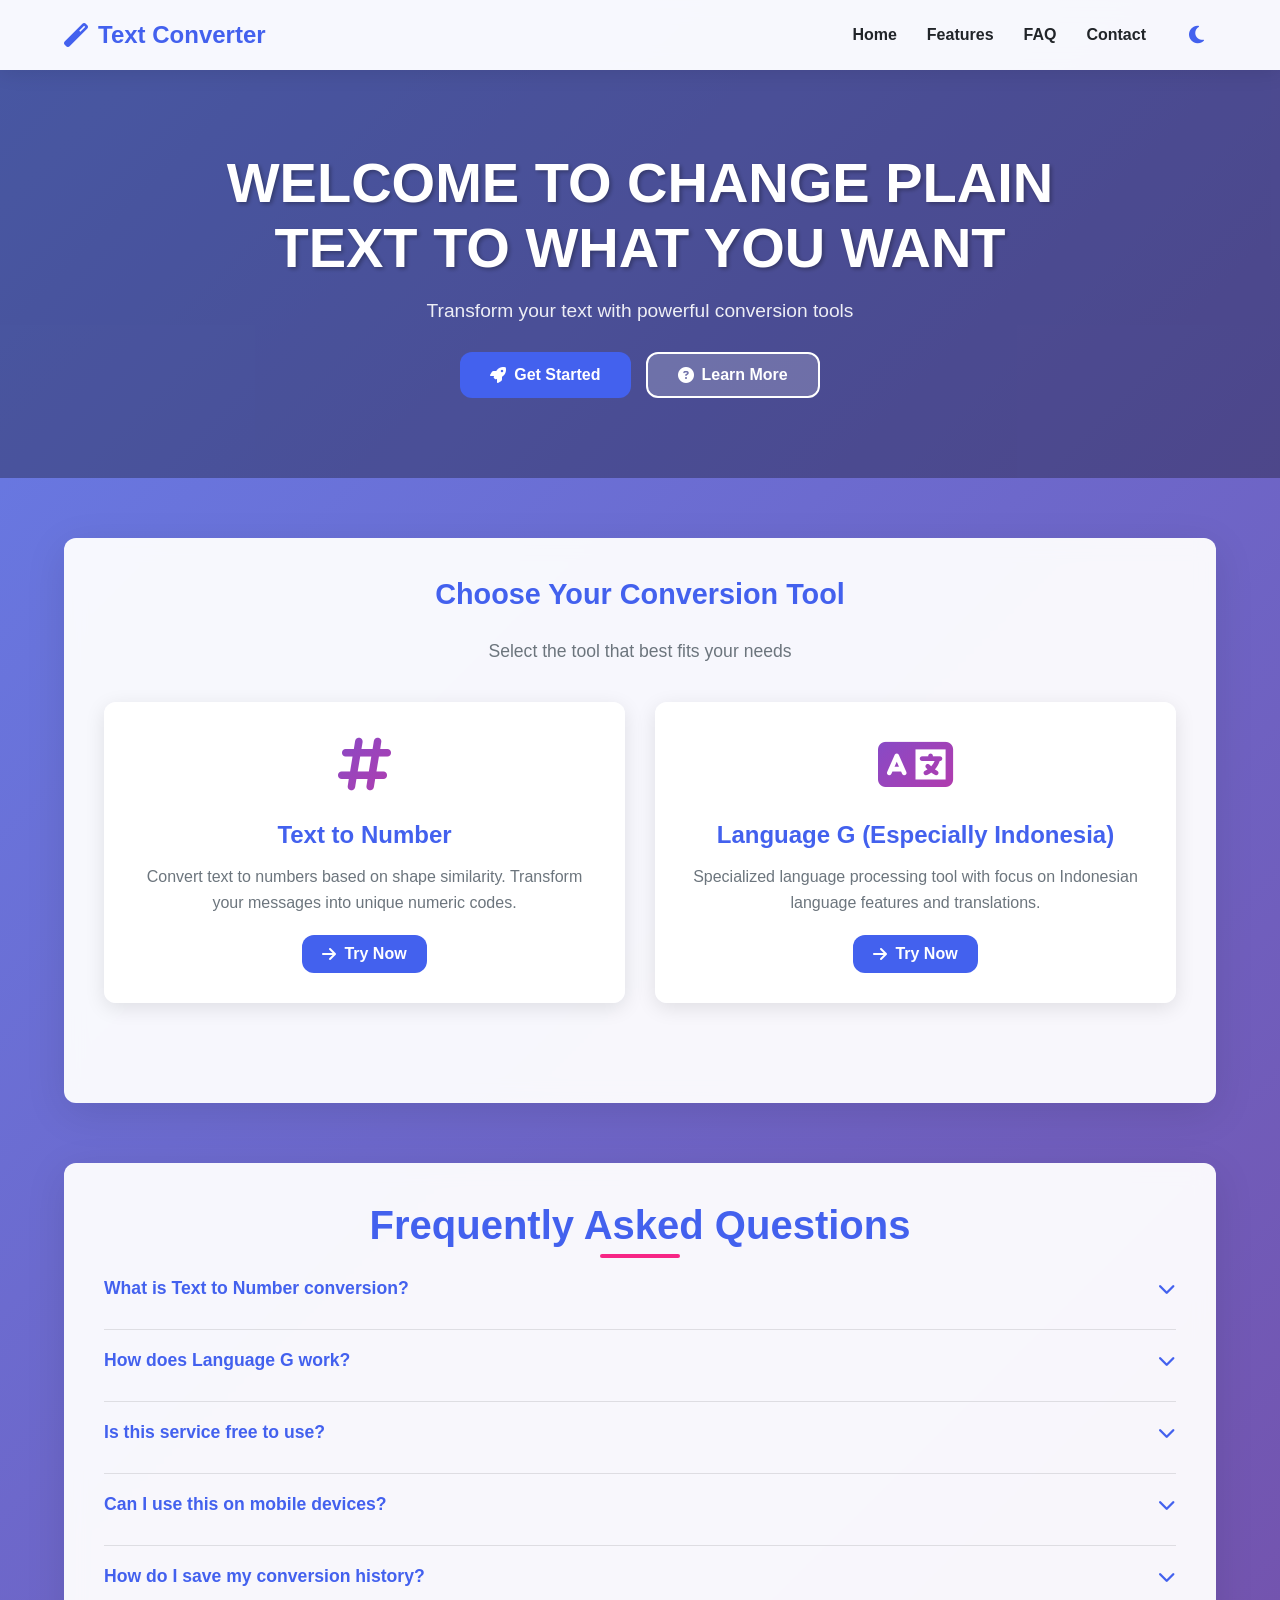
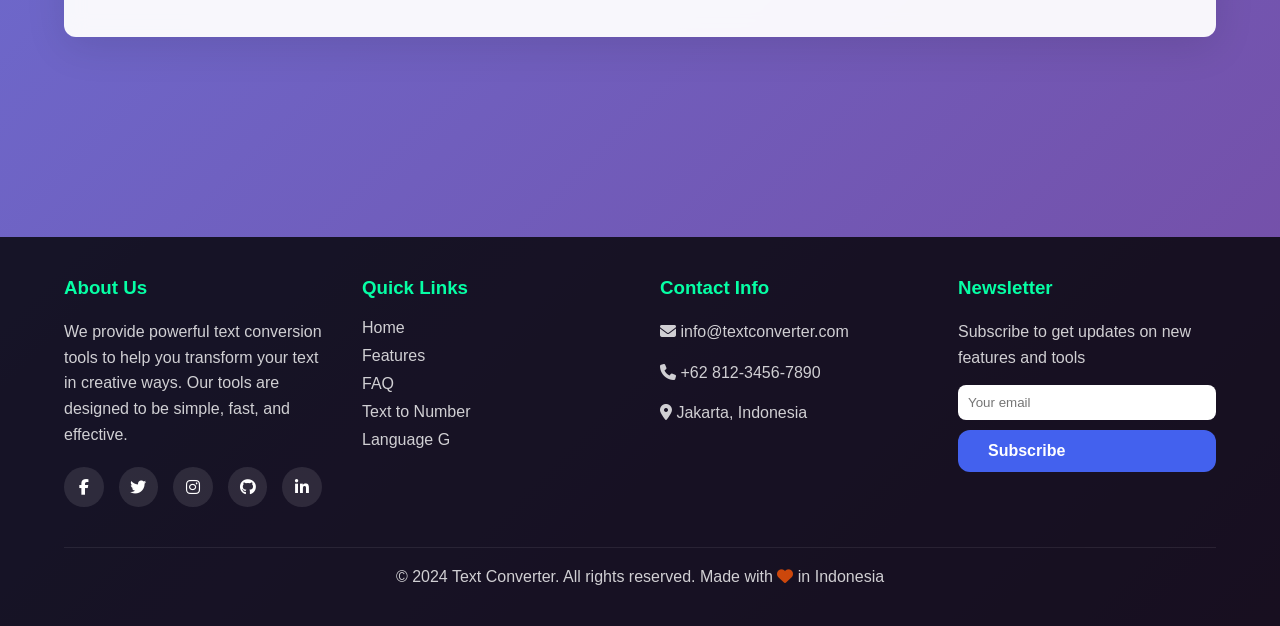
==== index.html @ 6da83427 "Update index.html" ====
<!DOCTYPE html>
<html lang="en">
<head>
  <meta charset="UTF-8" />
  <meta name="viewport" content="width=device-width, initial-scale=1.0" />
  <title>Welcome - Change Plain Text</title>
  <link rel="stylesheet" href="https://cdnjs.cloudflare.com/ajax/libs/font-awesome/6.4.0/css/all.min.css">
  <style>
    :root {
      --primary-color: #4361ee;
      --secondary-color: #3f37c9;
      --accent-color: #f72585;
      --success-color: #06ffa5;
      --warning-color: #ffbe0b;
      --danger-color: #fb5607;
      --light-color: #f8f9fa;
      --dark-color: #212529;
      --gray-color: #6c757d;
      --border-radius: 12px;
      --transition: all 0.3s ease;
    }

    * {
      margin: 0;
      padding: 0;
      box-sizing: border-box;
    }

    body {
      font-family: 'Segoe UI', Tahoma, Geneva, Verdana, sans-serif;
      background: linear-gradient(135deg, #667eea 0%, #764ba2 100%);
      min-height: 100vh;
      transition: var(--transition);
    }

    body.dark-mode {
      background: linear-gradient(135deg, #1a1a2e 0%, #16213e 100%);
    }

    /* Header Styles */
    header {
      background: rgba(255, 255, 255, 0.95);
      backdrop-filter: blur(10px);
      box-shadow: 0 2px 20px rgba(0, 0, 0, 0.1);
      position: sticky;
      top: 0;
      z-index: 1000;
      transition: var(--transition);
    }

    body.dark-mode header {
      background: rgba(30, 30, 46, 0.95);
    }

    nav {
      display: flex;
      justify-content: space-between;
      align-items: center;
      padding: 15px 5%;
      max-width: 1400px;
      margin: 0 auto;
    }

    .logo {
      font-size: 24px;
      font-weight: 700;
      color: var(--primary-color);
      text-decoration: none;
      display: flex;
      align-items: center;
      gap: 10px;
    }

    body.dark-mode .logo {
      color: var(--success-color);
    }

    .nav-links {
      display: flex;
      list-style: none;
      gap: 30px;
      align-items: center;
    }

    .nav-links a {
      color: var(--dark-color);
      text-decoration: none;
      font-weight: 600;
      transition: var(--transition);
      position: relative;
    }

    body.dark-mode .nav-links a {
      color: #f8f9fa;
    }

    .nav-links a:hover {
      color: var(--primary-color);
    }

    body.dark-mode .nav-links a:hover {
      color: var(--success-color);
    }

    .nav-links a::after {
      content: '';
      position: absolute;
      bottom: -5px;
      left: 0;
      width: 0;
      height: 2px;
      background: var(--primary-color);
      transition: var(--transition);
    }

    .nav-links a:hover::after {
      width: 100%;
    }

    .theme-toggle {
      background: none;
      border: none;
      color: var(--primary-color);
      font-size: 20px;
      cursor: pointer;
      transition: var(--transition);
      padding: 8px;
      border-radius: 50%;
      width: 40px;
      height: 40px;
      display: flex;
      align-items: center;
      justify-content: center;
    }

    .theme-toggle:hover {
      background-color: rgba(67, 97, 238, 0.1);
      transform: rotate(15deg);
    }

    body.dark-mode .theme-toggle {
      color: var(--warning-color);
    }

    /* Hero Section */
    .hero {
      padding: 80px 5%;
      text-align: center;
      color: white;
      position: relative;
      overflow: hidden;
    }

    .hero::before {
      content: '';
      position: absolute;
      top: 0;
      left: 0;
      right: 0;
      bottom: 0;
      background: rgba(0, 0, 0, 0.3);
      z-index: 1;
    }

    .hero-content {
      position: relative;
      z-index: 2;
      max-width: 900px;
      margin: 0 auto;
      animation: fadeInUp 1s ease;
    }

    @keyframes fadeInUp {
      from {
        opacity: 0;
        transform: translateY(30px);
      }
      to {
        opacity: 1;
        transform: translateY(0);
      }
    }

    .hero h1 {
      font-size: clamp(2rem, 5vw, 3.5rem);
      margin-bottom: 20px;
      font-weight: 700;
      text-shadow: 2px 2px 4px rgba(0, 0, 0, 0.3);
    }

    .hero p {
      font-size: 1.2rem;
      margin-bottom: 30px;
      opacity: 0.9;
    }

    .hero-buttons {
      display: flex;
      gap: 15px;
      justify-content: center;
      flex-wrap: wrap;
    }

    .btn {
      padding: 12px 30px;
      border: none;
      border-radius: var(--border-radius);
      font-size: 16px;
      font-weight: 600;
      cursor: pointer;
      transition: var(--transition);
      text-decoration: none;
      display: inline-flex;
      align-items: center;
      gap: 8px;
    }

    .btn-primary {
      background: var(--primary-color);
      color: white;
    }

    .btn-primary:hover {
      background: var(--secondary-color);
      transform: translateY(-3px);
      box-shadow: 0 10px 25px rgba(67, 97, 238, 0.3);
    }

    .btn-secondary {
      background: rgba(255, 255, 255, 0.2);
      color: white;
      border: 2px solid white;
    }

    .btn-secondary:hover {
      background: white;
      color: var(--primary-color);
    }

    /* Main Content */
    main {
      padding: 60px 5%;
      max-width: 1400px;
      margin: 0 auto;
    }

    .section-title {
      text-align: center;
      font-size: 2.5rem;
      margin-bottom: 50px;
      color: white;
      position: relative;
    }

    body.dark-mode .section-title {
      color: var(--success-color);
    }

    .section-title::after {
      content: '';
      position: absolute;
      bottom: -10px;
      left: 50%;
      transform: translateX(-50%);
      width: 80px;
      height: 4px;
      background: var(--accent-color);
      border-radius: 2px;
    }

    /* Choice Section */
    .choice-section {
      background: rgba(255, 255, 255, 0.95);
      backdrop-filter: blur(10px);
      border-radius: var(--border-radius);
      padding: 40px;
      margin-bottom: 60px;
      box-shadow: 0 10px 40px rgba(0, 0, 0, 0.1);
      transition: var(--transition);
    }

    body.dark-mode .choice-section {
      background: rgba(30, 30, 46, 0.95);
    }

    .choice-title {
      text-align: center;
      font-size: 1.8rem;
      margin-bottom: 30px;
      color: var(--primary-color);
    }

    body.dark-mode .choice-title {
      color: var(--success-color);
    }

    .choice-description {
      text-align: center;
      color: var(--gray-color);
      margin-bottom: 40px;
      font-size: 1.1rem;
    }

    body.dark-mode .choice-description {
      color: #b8bcc8;
    }

    /* Cards Grid */
    .cards-grid {
      display: grid;
      grid-template-columns: repeat(auto-fit, minmax(300px, 1fr));
      gap: 30px;
      margin-bottom: 60px;
    }

    .card {
      background: rgba(255, 255, 255, 0.95);
      backdrop-filter: blur(10px);
      border-radius: var(--border-radius);
      padding: 30px;
      text-align: center;
      transition: var(--transition);
      box-shadow: 0 5px 20px rgba(0, 0, 0, 0.1);
      position: relative;
      overflow: hidden;
      cursor: pointer;
      text-decoration: none;
      color: inherit;
    }

    body.dark-mode .card {
      background: rgba(30, 30, 46, 0.95);
      color: #f8f9fa;
    }

    .card::before {
      content: '';
      position: absolute;
      top: 0;
      left: 0;
      right: 0;
      height: 5px;
      background: linear-gradient(90deg, var(--primary-color), var(--accent-color));
      transform: scaleX(0);
      transition: var(--transition);
    }

    .card:hover::before {
      transform: scaleX(1);
    }

    .card:hover {
      transform: translateY(-10px);
      box-shadow: 0 15px 40px rgba(0, 0, 0, 0.15);
    }

    .card-icon {
      font-size: 60px;
      margin-bottom: 20px;
      background: linear-gradient(135deg, var(--primary-color), var(--accent-color));
      -webkit-background-clip: text;
      -webkit-text-fill-color: transparent;
      background-clip: text;
    }

    .card h3 {
      font-size: 1.5rem;
      margin-bottom: 15px;
      color: var(--primary-color);
    }

    body.dark-mode .card h3 {
      color: var(--success-color);
    }

    .card p {
      color: var(--gray-color);
      line-height: 1.6;
      margin-bottom: 20px;
    }

    body.dark-mode .card p {
      color: #b8bcc8;
    }

    .card-btn {
      background: var(--primary-color);
      color: white;
      padding: 10px 20px;
      border-radius: var(--border-radius);
      display: inline-flex;
      align-items: center;
      gap: 8px;
      font-weight: 600;
      transition: var(--transition);
    }

    .card:hover .card-btn {
      background: var(--secondary-color);
      transform: translateX(5px);
    }

    /* FAQ Section */
    .faq-section {
      background: rgba(255, 255, 255, 0.95);
      backdrop-filter: blur(10px);
      border-radius: var(--border-radius);
      padding: 40px;
      margin-bottom: 60px;
      box-shadow: 0 10px 40px rgba(0, 0, 0, 0.1);
    }

    body.dark-mode .faq-section {
      background: rgba(30, 30, 46, 0.95);
    }

    .faq-item {
      margin-bottom: 20px;
      border-bottom: 1px solid rgba(0, 0, 0, 0.1);
      padding-bottom: 20px;
    }

    body.dark-mode .faq-item {
      border-color: rgba(255, 255, 255, 0.1);
    }

    .faq-item:last-child {
      border-bottom: none;
      margin-bottom: 0;
      padding-bottom: 0;
    }

    .faq-question {
      font-weight: 600;
      color: var(--primary-color);
      margin-bottom: 10px;
      cursor: pointer;
      display: flex;
      justify-content: space-between;
      align-items: center;
      font-size: 1.1rem;
    }

    body.dark-mode .faq-question {
      color: var(--success-color);
    }

    .faq-question i {
      transition: var(--transition);
    }

    .faq-question.active i {
      transform: rotate(180deg);
    }

    .faq-answer {
      color: var(--gray-color);
      line-height: 1.6;
      display: none;
    }

    body.dark-mode .faq-answer {
      color: #b8bcc8;
    }

    .faq-answer.active {
      display: block;
      animation: fadeIn 0.3s ease;
    }

    @keyframes fadeIn {
      from { opacity: 0; }
      to { opacity: 1; }
    }

    /* Footer */
    footer {
      background: rgba(0, 0, 0, 0.8);
      color: white;
      padding: 40px 5%;
      margin-top: 80px;
    }

    .footer-content {
      max-width: 1400px;
      margin: 0 auto;
      display: grid;
      grid-template-columns: repeat(auto-fit, minmax(250px, 1fr));
      gap: 40px;
    }

    .footer-section h3 {
      margin-bottom: 20px;
      color: var(--success-color);
    }

    .footer-section p {
      line-height: 1.6;
      opacity: 0.8;
      margin-bottom: 15px;
    }

    .social-links {
      display: flex;
      gap: 15px;
      margin-top: 20px;
    }

    .social-link {
      width: 40px;
      height: 40px;
      border-radius: 50%;
      background: rgba(255, 255, 255, 0.1);
      display: flex;
      align-items: center;
      justify-content: center;
      color: white;
      text-decoration: none;
      transition: var(--transition);
    }

    .social-link:hover {
      background: var(--primary-color);
      transform: translateY(-5px);
    }

    .footer-links {
      list-style: none;
    }

    .footer-links li {
      margin-bottom: 10px;
    }

    .footer-links a {
      color: white;
      text-decoration: none;
      opacity: 0.8;
      transition: var(--transition);
    }

    .footer-links a:hover {
      opacity: 1;
      color: var(--success-color);
    }

    .footer-bottom {
      text-align: center;
      margin-top: 40px;
      padding-top: 20px;
      border-top: 1px solid rgba(255, 255, 255, 0.1);
      opacity: 0.8;
    }

    /* Mobile Menu */
    .mobile-menu-toggle {
      display: none;
      background: none;
      border: none;
      color: var(--primary-color);
      font-size: 24px;
      cursor: pointer;
    }

    body.dark-mode .mobile-menu-toggle {
      color: var(--success-color);
    }

    /* Responsive Design */
    @media (max-width: 768px) {
      .nav-links {
        position: fixed;
        top: 0;
        right: -100%;
        width: 70%;
        height: 100vh;
        background: rgba(255, 255, 255, 0.98);
        flex-direction: column;
        justify-content: center;
        align-items: center;
        transition: var(--transition);
        box-shadow: -5px 0 15px rgba(0, 0, 0, 0.1);
      }

      body.dark-mode .nav-links {
        background: rgba(30, 30, 46, 0.98);
      }

      .nav-links.active {
        right: 0;
      }

      .mobile-menu-toggle {
        display: block;
      }

      .hero h1 {
        font-size: 2rem;
      }

      .hero p {
        font-size: 1rem;
      }

      .cards-grid {
        grid-template-columns: 1fr;
      }

      .footer-content {
        grid-template-columns: 1fr;
        text-align: center;
      }

      .social-links {
        justify-content: center;
      }
    }

    /* Notification */
    .notification {
      position: fixed;
      bottom: 20px;
      right: 20px;
      background: var(--success-color);
      color: var(--dark-color);
      padding: 15px 20px;
      border-radius: var(--border-radius);
      box-shadow: 0 5px 20px rgba(0, 0, 0, 0.2);
      z-index: 9999;
      opacity: 0;
      transform: translateY(20px);
      transition: var(--transition);
      display: flex;
      align-items: center;
      gap: 10px;
    }

    .notification.show {
      opacity: 1;
      transform: translateY(0);
    }
  </style>
</head>
<body>
  <!-- Header Navigation -->
  <header>
    <nav>
      <a href="#" class="logo">
        <i class="fas fa-magic"></i>
        Text Converter
      </a>
      <ul class="nav-links" id="navLinks">
        <li><a href="#home">Home</a></li>
        <li><a href="#features">Features</a></li>
        <li><a href="#faq">FAQ</a></li>
        <li><a href="#contact">Contact</a></li>
        <li>
          <button class="theme-toggle" id="themeToggle" title="Toggle Dark Mode">
            <i class="fas fa-moon"></i>
          </button>
        </li>
      </ul>
      <button class="mobile-menu-toggle" id="mobileMenuToggle">
        <i class="fas fa-bars"></i>
      </button>
    </nav>
  </header>

  <!-- Hero Section -->
  <section class="hero" id="home">
    <div class="hero-content">
      <h1>WELCOME TO CHANGE PLAIN TEXT TO WHAT YOU WANT</h1>
      <p>Transform your text with powerful conversion tools</p>
      <div class="hero-buttons">
        <a href="#features" class="btn btn-primary">
          <i class="fas fa-rocket"></i> Get Started
        </a>
        <a href="#faq" class="btn btn-secondary">
          <i class="fas fa-question-circle"></i> Learn More
        </a>
      </div>
    </div>
  </section>

  <!-- Main Content -->
  <main>
    <!-- Choice Section -->
    <section class="choice-section" id="features">
      <h2 class="choice-title">Choose Your Conversion Tool</h2>
      <p class="choice-description">Select the tool that best fits your needs</p>
      
      <div class="cards-grid">
        <!-- Text to Number Card -->
        <a href="text-number.html" class="card">
          <div class="card-icon">
            <i class="fas fa-hashtag"></i>
          </div>
          <h3>Text to Number</h3>
          <p>Convert text to numbers based on shape similarity. Transform your messages into unique numeric codes.</p>
          <div class="card-btn">
            <i class="fas fa-arrow-right"></i> Try Now
          </div>
        </a>

        <!-- Language G Card -->
        <a href="languageG.html" class="card">
          <div class="card-icon">
            <i class="fas fa-language"></i>
          </div>
          <h3>Language G (Especially Indonesia)</h3>
          <p>Specialized language processing tool with focus on Indonesian language features and translations.</p>
          <div class="card-btn">
            <i class="fas fa-arrow-right"></i> Try Now
          </div>
        </a>
      </div>
    </section>

    <!-- FAQ Section -->
    <section class="faq-section" id="faq">
      <h2 class="section-title" style="color: var(--primary-color); margin-bottom: 30px;">Frequently Asked Questions</h2>
      
      <div class="faq-item">
        <div class="faq-question" onclick="toggleFAQ(this)">
          <span>What is Text to Number conversion?</span>
          <i class="fas fa-chevron-down"></i>
        </div>
        <div class="faq-answer">
          Text to Number conversion is a process that transforms alphabetic characters into numbers based on their visual similarity. For example, 'E' becomes '3', 'O' becomes '0', and 'A' becomes '4'. This is often used in leet speak and for creating unique numeric representations of text.
        </div>
      </div>

      <div class="faq-item">
        <div class="faq-question" onclick="toggleFAQ(this)">
          <span>How does Language G work?</span>
          <i class="fas fa-chevron-down"></i>
        </div>
        <div class="faq-answer">
          Language G is a specialized language processing tool that focuses on Indonesian language features. It can help with translation, transliteration, and various text processing tasks specific to Indonesian language structure and grammar.
        </div>
      </div>

      <div class="faq-item">
        <div class="faq-question" onclick="toggleFAQ(this)">
          <span>Is this service free to use?</span>
          <i class="fas fa-chevron-down"></i>
        </div>
        <div class="faq-answer">
          Yes, all our conversion tools are completely free to use. You can convert as much text as you need without any charges or limitations.
        </div>
      </div>

      <div class="faq-item">
        <div class="faq-question" onclick="toggleFAQ(this)">
          <span>Can I use this on mobile devices?</span>
          <i class="fas fa-chevron-down"></i>
        </div>
        <div class="faq-answer">
          Absolutely! Our website is fully responsive and works perfectly on all devices including smartphones, tablets, and desktop computers. The interface automatically adjusts to provide the best experience on your device.
        </div>
      </div>

      <div class="faq-item">
        <div class="faq-question" onclick="toggleFAQ(this)">
          <span>How do I save my conversion history?</span>
          <i class="fas fa-chevron-down"></i>
        </div>
        <div class="faq-answer">
          Your conversion history is automatically saved in your browser's local storage. You can access it anytime from the History tab in the converter. You can also export your history as a JSON file for backup.
        </div>
      </div>
    </section>
  </main>

  <!-- Footer -->
  <footer id="contact">
    <div class="footer-content">
      <div class="footer-section">
        <h3>About Us</h3>
        <p>We provide powerful text conversion tools to help you transform your text in creative ways. Our tools are designed to be simple, fast, and effective.</p>
        <div class="social-links">
          <a href="https://facebook.com" target="_blank" class="social-link">
            <i class="fab fa-facebook-f"></i>
          </a>
          <a href="https://twitter.com" target="_blank" class="social-link">
            <i class="fab fa-twitter"></i>
          </a>
          <a href="https://instagram.com" target="_blank" class="social-link">
            <i class="fab fa-instagram"></i>
          </a>
          <a href="https://github.com" target="_blank" class="social-link">
            <i class="fab fa-github"></i>
          </a>
          <a href="https://linkedin.com" target="_blank" class="social-link">
            <i class="fab fa-linkedin-in"></i>
          </a>
        </div>
      </div>

      <div class="footer-section">
        <h3>Quick Links</h3>
        <ul class="footer-links">
          <li><a href="#home">Home</a></li>
          <li><a href="#features">Features</a></li>
          <li><a href="#faq">FAQ</a></li>
          <li><a href="text-number.html">Text to Number</a></li>
          <li><a href="languageG.html">Language G</a></li>
        </ul>
      </div>

      <div class="footer-section">
        <h3>Contact Info</h3>
        <p><i class="fas fa-envelope"></i> info@textconverter.com</p>
        <p><i class="fas fa-phone"></i> +62 812-3456-7890</p>
        <p><i class="fas fa-map-marker-alt"></i> Jakarta, Indonesia</p>
      </div>

      <div class="footer-section">
        <h3>Newsletter</h3>
        <p>Subscribe to get updates on new features and tools</p>
        <form onsubmit="subscribeNewsletter(event)" style="margin-top: 15px;">
          <input type="email" placeholder="Your email" required style="padding: 10px; border-radius: 8px; border: none; width: 100%; margin-bottom: 10px;">
          <button type="submit" class="btn btn-primary" style="width: 100%;">Subscribe</button>
        </form>
      </div>
    </div>

    <div class="footer-bottom">
      <p>&copy; 2024 Text Converter. All rights reserved. Made with <i class="fas fa-heart" style="color: var(--danger-color);"></i> in Indonesia</p>
    </div>
  </footer>

  <!-- Notification -->
  <div id="notification" class="notification">
    <i class="fas fa-check-circle"></i>
    <span id="notificationText">Success!</span>
  </div>

  <script>
    // Theme Toggle
    document.addEventListener('DOMContentLoaded', function() {
      // Check for saved theme preference
      if (localStorage.getItem('theme') === 'dark') {
        document.body.classList.add('dark-mode');
        document.getElementById('themeToggle').innerHTML = '<i class="fas fa-sun"></i>';
      }

      // Theme toggle functionality
      document.getElementById('themeToggle').addEventListener('click', function() {
        document.body.classList.toggle('dark-mode');
        const isDark = document.body.classList.contains('dark-mode');
        this.innerHTML = isDark ? '<i class="fas fa-sun"></i>' : '<i class="fas fa-moon"></i>';
        localStorage.setItem('theme', isDark ? 'dark' : 'light');
      });

      // Mobile menu toggle
      document.getElementById('mobileMenuToggle').addEventListener('click', function() {
        document.getElementById('navLinks').classList.toggle('active');
      });

      // Close mobile menu when clicking on a link
      document.querySelectorAll('.nav-links a').forEach(link => {
        link.addEventListener('click', function() {
          document.getElementById('navLinks').classList.remove('active');
        });
      });

      // Smooth scrolling for anchor links
      document.querySelectorAll('a[href^="#"]').forEach(anchor => {
        anchor.addEventListener('click', function(e) {
          e.preventDefault();
          const target = document.querySelector(this.getAttribute('href'));
          if (target) {
            target.scrollIntoView({
              behavior: 'smooth',
              block: 'start'
            });
          }
        });
      });
    });

    // FAQ Toggle
    function toggleFAQ(element) {
      const answer = element.nextElementSibling;
      const allQuestions = document.querySelectorAll('.faq-question');
      const allAnswers = document.querySelectorAll('.faq-answer');
      
      // Close all other FAQs
      allQuestions.forEach(q => {
        if (q !== element) {
          q.classList.remove('active');
        }
      });
      
      allAnswers.forEach(a => {
        if (a !== answer) {
          a.classList.remove('active');
        }
      });
      
      // Toggle current FAQ
      element.classList.toggle('active');
      answer.classList.toggle('active');
    }

    // Newsletter Subscription
    function subscribeNewsletter(event) {
      event.preventDefault();
      const email = event.target.querySelector('input[type="email"]').value;
      
      // Show notification
      showNotification(`Successfully subscribed with ${email}!`);
      
      // Clear form
      event.target.reset();
    }

    // Show Notification
    function showNotification(message) {
      const notification = document.getElementById('notification');
      document.getElementById('notificationText').textContent = message;
      notification.classList.add('show');
      
      // Hide notification after 3 seconds
      setTimeout(() => {
        notification.classList.remove('show');
      }, 3000);
    }

    // Add scroll effect to header
    window.addEventListener('scroll', function() {
      const header = document.querySelector('header');
      if (window.scrollY > 100) {
        header.style.background = 'rgba(255, 255, 255, 0.98)';
        if (document.body.classList.contains('dark-mode')) {
          header.style.background = 'rgba(30, 30, 46, 0.98)';
        }
      } else {
        header.style.background = 'rgba(255, 255, 255, 0.95)';
        if (document.body.classList.contains('dark-mode')) {
          header.style.background = 'rgba(30, 30, 46, 0.95)';
        }
      }
    });

    // Add animation on scroll
    const observerOptions = {
      threshold: 0.1,
      rootMargin: '0px 0px -50px 0px'
    };

    const observer = new IntersectionObserver(function(entries) {
      entries.forEach(entry => {
        if (entry.isIntersecting) {
          entry.target.style.animation = 'fadeInUp 0.6s ease forwards';
        }
      });
    }, observerOptions);

    // Observe elements for animation
    document.addEventListener('DOMContentLoaded', function() {
      const elementsToAnimate = document.querySelectorAll('.card, .faq-item');
      elementsToAnimate.forEach(el => {
        observer.observe(el);
      });
    });
  </script>
</body>
</html>
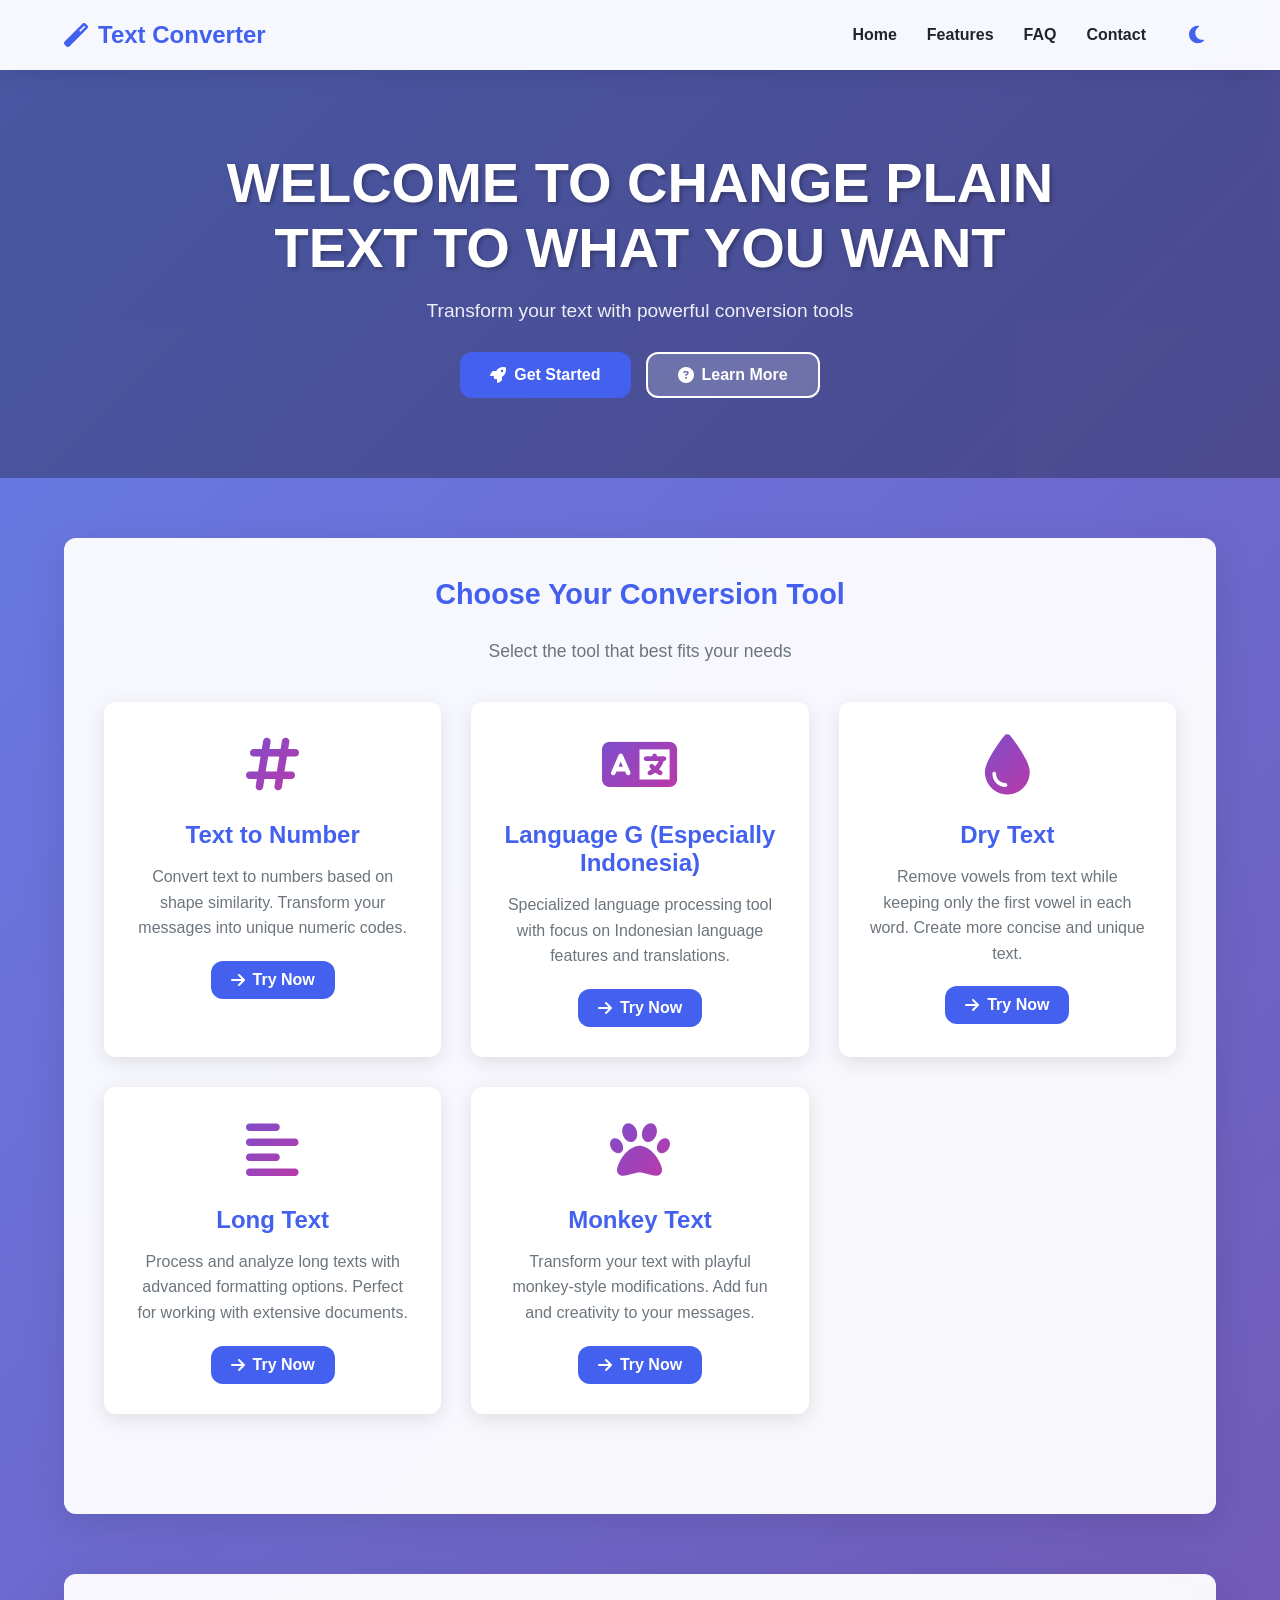
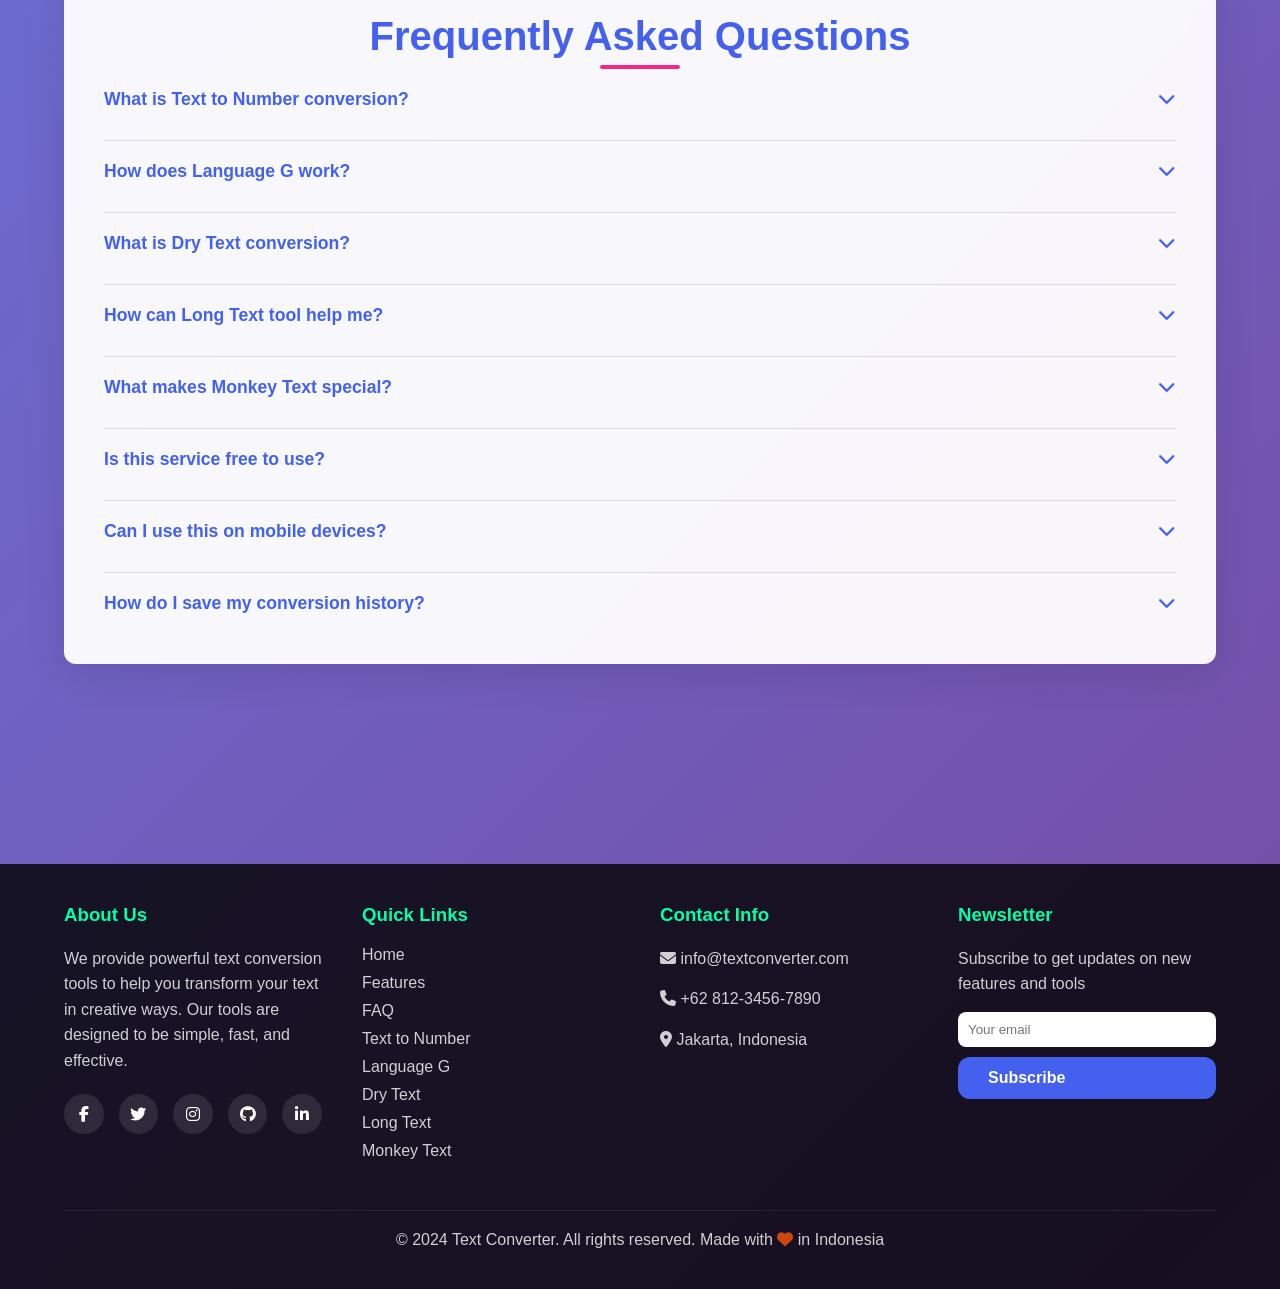
==== commit 49c882f2: "Update index.html" ====
--- a/index.html
+++ b/index.html
@@ -713,6 +713,42 @@
             <i class="fas fa-arrow-right"></i> Try Now
           </div>
         </a>
+
+        <!-- Dry Text Card -->
+        <a href="drytext.html" class="card">
+          <div class="card-icon">
+            <i class="fas fa-tint"></i>
+          </div>
+          <h3>Dry Text</h3>
+          <p>Remove vowels from text while keeping only the first vowel in each word. Create more concise and unique text.</p>
+          <div class="card-btn">
+            <i class="fas fa-arrow-right"></i> Try Now
+          </div>
+        </a>
+
+        <!-- Long Text Card -->
+        <a href="longtext.html" class="card">
+          <div class="card-icon">
+            <i class="fas fa-align-left"></i>
+          </div>
+          <h3>Long Text</h3>
+          <p>Process and analyze long texts with advanced formatting options. Perfect for working with extensive documents.</p>
+          <div class="card-btn">
+            <i class="fas fa-arrow-right"></i> Try Now
+          </div>
+        </a>
+
+        <!-- Monkey Text Card -->
+        <a href="monkeytext.html" class="card">
+          <div class="card-icon">
+            <i class="fas fa-paw"></i>
+          </div>
+          <h3>Monkey Text</h3>
+          <p>Transform your text with playful monkey-style modifications. Add fun and creativity to your messages.</p>
+          <div class="card-btn">
+            <i class="fas fa-arrow-right"></i> Try Now
+          </div>
+        </a>
       </div>
     </section>
 
@@ -737,6 +773,36 @@
         </div>
         <div class="faq-answer">
           Language G is a specialized language processing tool that focuses on Indonesian language features. It can help with translation, transliteration, and various text processing tasks specific to Indonesian language structure and grammar.
+        </div>
+      </div>
+
+      <div class="faq-item">
+        <div class="faq-question" onclick="toggleFAQ(this)">
+          <span>What is Dry Text conversion?</span>
+          <i class="fas fa-chevron-down"></i>
+        </div>
+        <div class="faq-answer">
+          Dry Text conversion removes most vowels from text while keeping only the first vowel in each word. This creates a more condensed version of your text that's still readable but uses fewer characters. It's useful for creating unique usernames, short messages, or just for fun text transformations.
+        </div>
+      </div>
+
+      <div class="faq-item">
+        <div class="faq-question" onclick="toggleFAQ(this)">
+          <span>How can Long Text tool help me?</span>
+          <i class="fas fa-chevron-down"></i>
+        </div>
+        <div class="faq-answer">
+          The Long Text tool is designed to help you process and analyze extensive documents. It provides features for formatting, summarizing, and extracting key information from large amounts of text. It's perfect for students, researchers, or anyone working with lengthy documents.
+        </div>
+      </div>
+
+      <div class="faq-item">
+        <div class="faq-question" onclick="toggleFAQ(this)">
+          <span>What makes Monkey Text special?</span>
+          <i class="fas fa-chevron-down"></i>
+        </div>
+        <div class="faq-answer">
+          Monkey Text adds playful modifications to your text, creating a fun and unique style. It can randomize capitalization, add special characters, or apply other creative transformations to make your text stand out. It's great for social media posts, creative writing, or just adding some fun to your messages.
         </div>
       </div>
 
@@ -805,6 +871,9 @@
           <li><a href="#faq">FAQ</a></li>
           <li><a href="text-number.html">Text to Number</a></li>
           <li><a href="languageG.html">Language G</a></li>
+          <li><a href="drytext.html">Dry Text</a></li>
+          <li><a href="longtext.html">Long Text</a></li>
+          <li><a href="monkeytext.html">Monkey Text</a></li>
         </ul>
       </div>
 
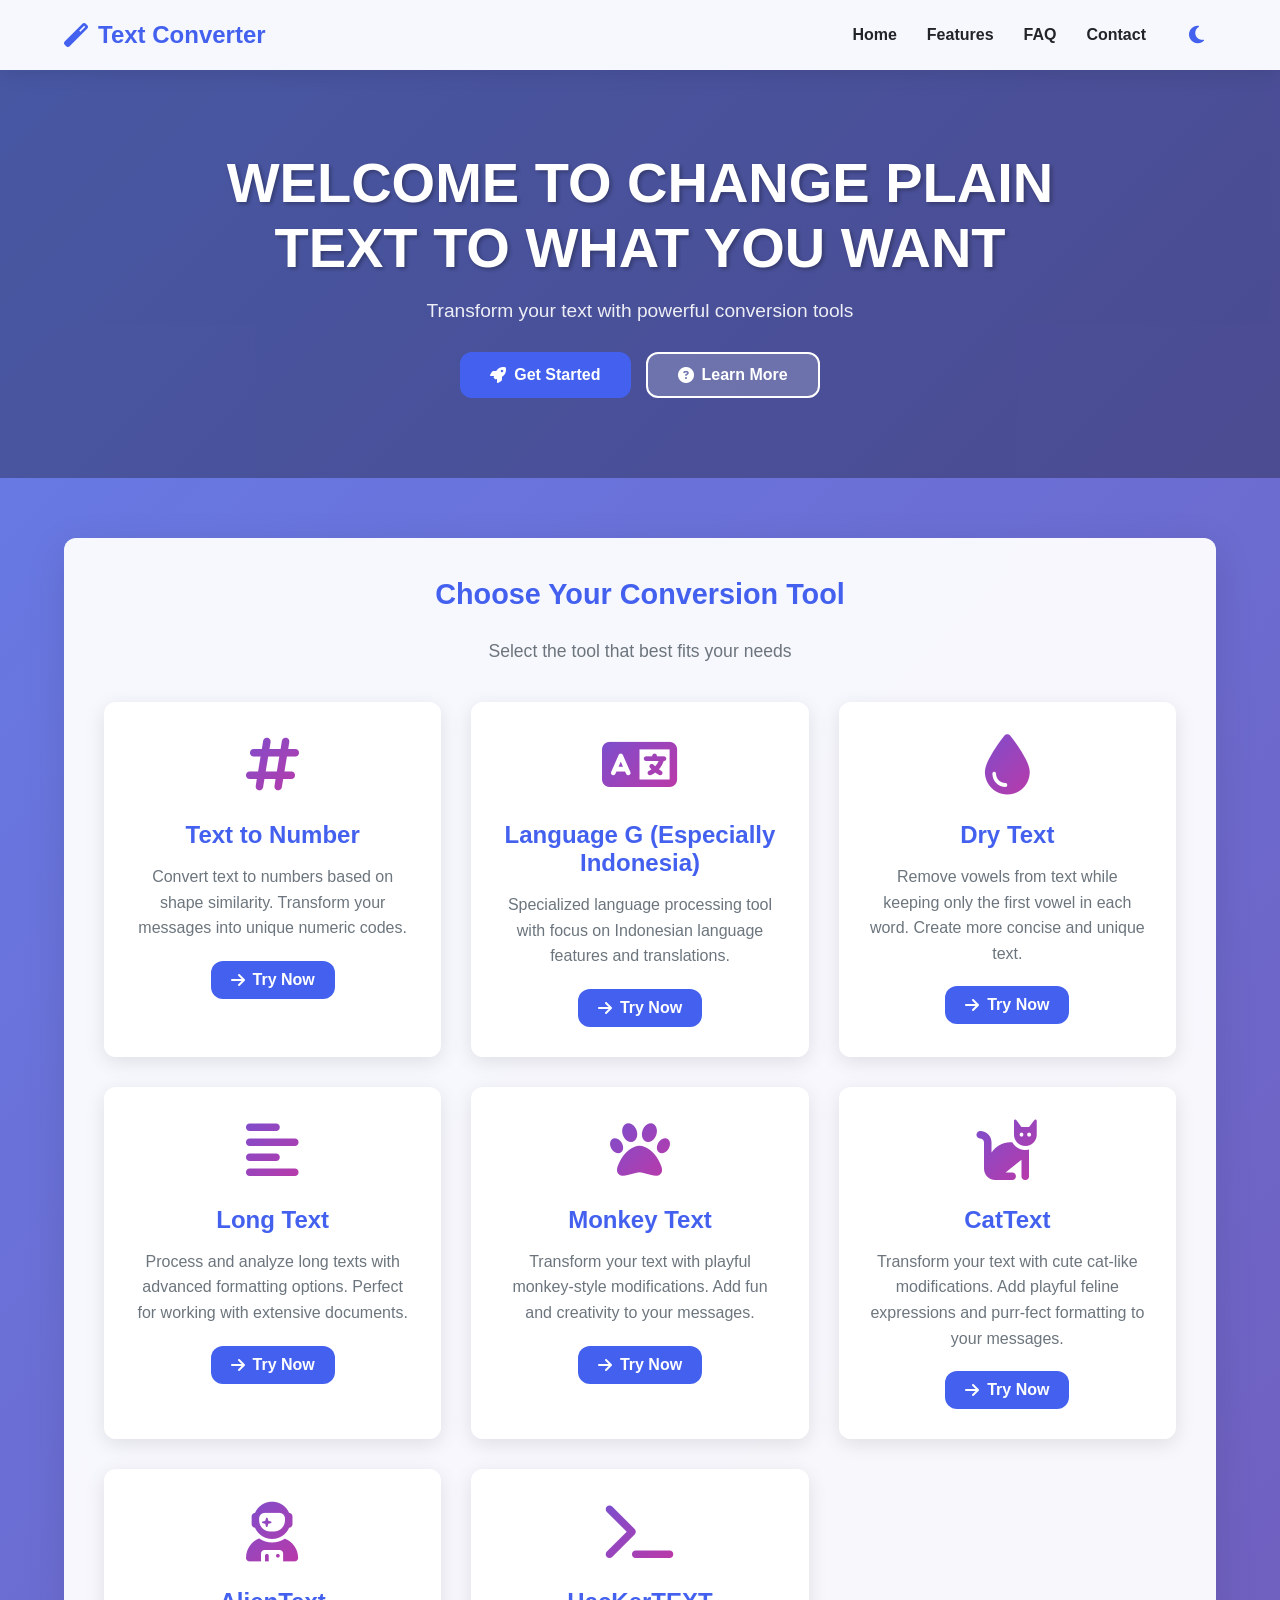
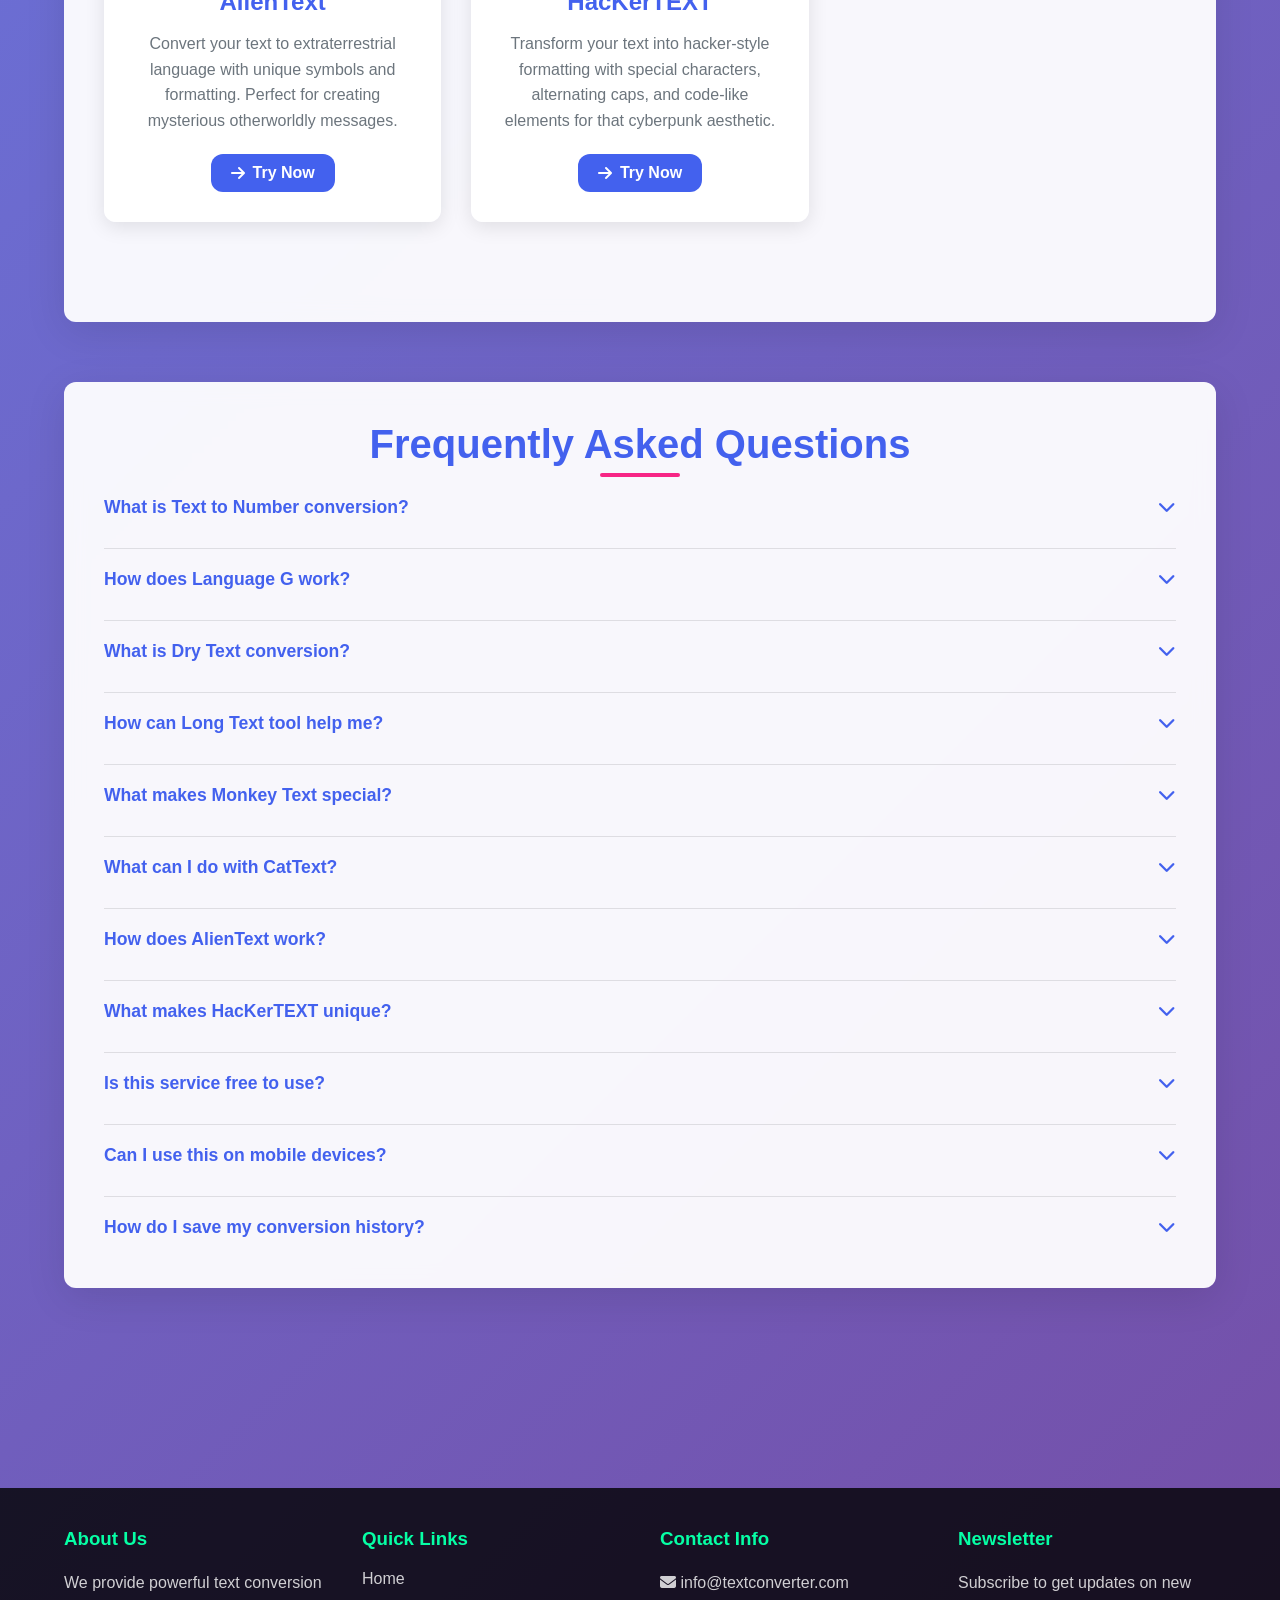
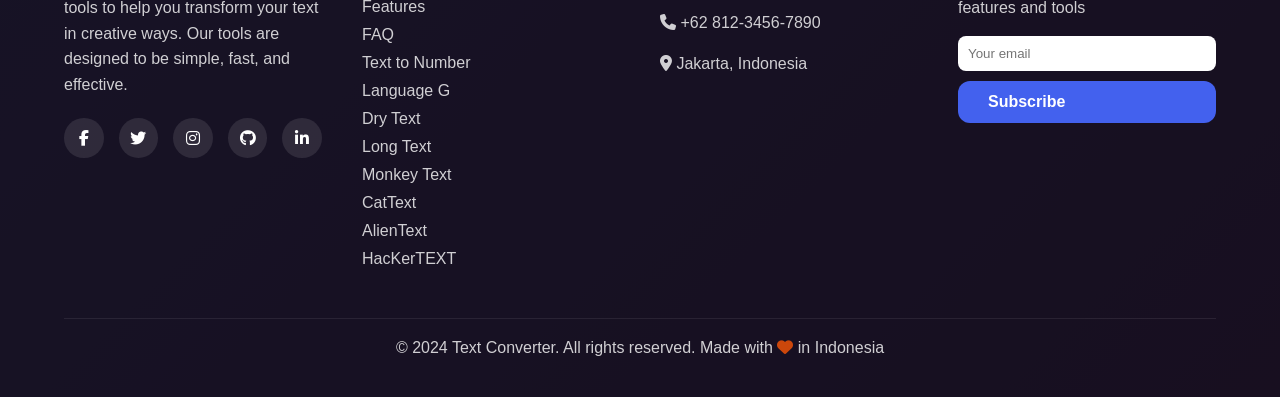
==== commit dc64990e: "Update index.html" ====
--- a/index.html
+++ b/index.html
@@ -749,6 +749,42 @@
             <i class="fas fa-arrow-right"></i> Try Now
           </div>
         </a>
+
+        <!-- CatText Card -->
+        <a href="Cattext.html" class="card">
+          <div class="card-icon">
+            <i class="fas fa-cat"></i>
+          </div>
+          <h3>CatText</h3>
+          <p>Transform your text with cute cat-like modifications. Add playful feline expressions and purr-fect formatting to your messages.</p>
+          <div class="card-btn">
+            <i class="fas fa-arrow-right"></i> Try Now
+          </div>
+        </a>
+
+        <!-- AlienText Card -->
+        <a href="AlienText.html" class="card">
+          <div class="card-icon">
+            <i class="fas fa-user-astronaut"></i>
+          </div>
+          <h3>AlienText</h3>
+          <p>Convert your text to extraterrestrial language with unique symbols and formatting. Perfect for creating mysterious otherworldly messages.</p>
+          <div class="card-btn">
+            <i class="fas fa-arrow-right"></i> Try Now
+          </div>
+        </a>
+
+        <!-- HacKerTEXT Card -->
+        <a href="HackerTXT.html" class="card">
+          <div class="card-icon">
+            <i class="fas fa-terminal"></i>
+          </div>
+          <h3>HacKerTEXT</h3>
+          <p>Transform your text into hacker-style formatting with special characters, alternating caps, and code-like elements for that cyberpunk aesthetic.</p>
+          <div class="card-btn">
+            <i class="fas fa-arrow-right"></i> Try Now
+          </div>
+        </a>
       </div>
     </section>
 
@@ -803,6 +839,36 @@
         </div>
         <div class="faq-answer">
           Monkey Text adds playful modifications to your text, creating a fun and unique style. It can randomize capitalization, add special characters, or apply other creative transformations to make your text stand out. It's great for social media posts, creative writing, or just adding some fun to your messages.
+        </div>
+      </div>
+
+      <div class="faq-item">
+        <div class="faq-question" onclick="toggleFAQ(this)">
+          <span>What can I do with CatText?</span>
+          <i class="fas fa-chevron-down"></i>
+        </div>
+        <div class="faq-answer">
+          CatText transforms your regular text into adorable cat-style messages with playful modifications. It adds cat-like expressions, purrfect formatting, and feline-themed elements to make your text more fun and expressive. It's perfect for cat lovers or anyone wanting to add a cute touch to their messages.
+        </div>
+      </div>
+
+      <div class="faq-item">
+        <div class="faq-question" onclick="toggleFAQ(this)">
+          <span>How does AlienText work?</span>
+          <i class="fas fa-chevron-down"></i>
+        </div>
+        <div class="faq-answer">
+          AlienText converts your regular text into an otherworldly language using unique symbols, special characters, and extraterrestrial formatting. It creates mysterious messages that appear to be from another planet, perfect for sci-fi themed content, creative writing, or just having fun with friends.
+        </div>
+      </div>
+
+      <div class="faq-item">
+        <div class="faq-question" onclick="toggleFAQ(this)">
+          <span>What makes HacKerTEXT unique?</span>
+          <i class="fas fa-chevron-down"></i>
+        </div>
+        <div class="faq-answer">
+          HacKerTEXT transforms your text into a hacker-style format with alternating capitalization, special character substitutions, and code-like elements. It creates that distinctive cyberpunk aesthetic often seen in movies and games, perfect for creating tech-themed content or just for fun.
         </div>
       </div>
 
@@ -874,6 +940,9 @@
           <li><a href="drytext.html">Dry Text</a></li>
           <li><a href="longtext.html">Long Text</a></li>
           <li><a href="monkeytext.html">Monkey Text</a></li>
+          <li><a href="Cattext.html">CatText</a></li>
+          <li><a href="AlienText.html">AlienText</a></li>
+          <li><a href="HackerTXT.html">HacKerTEXT</a></li>
         </ul>
       </div>
 
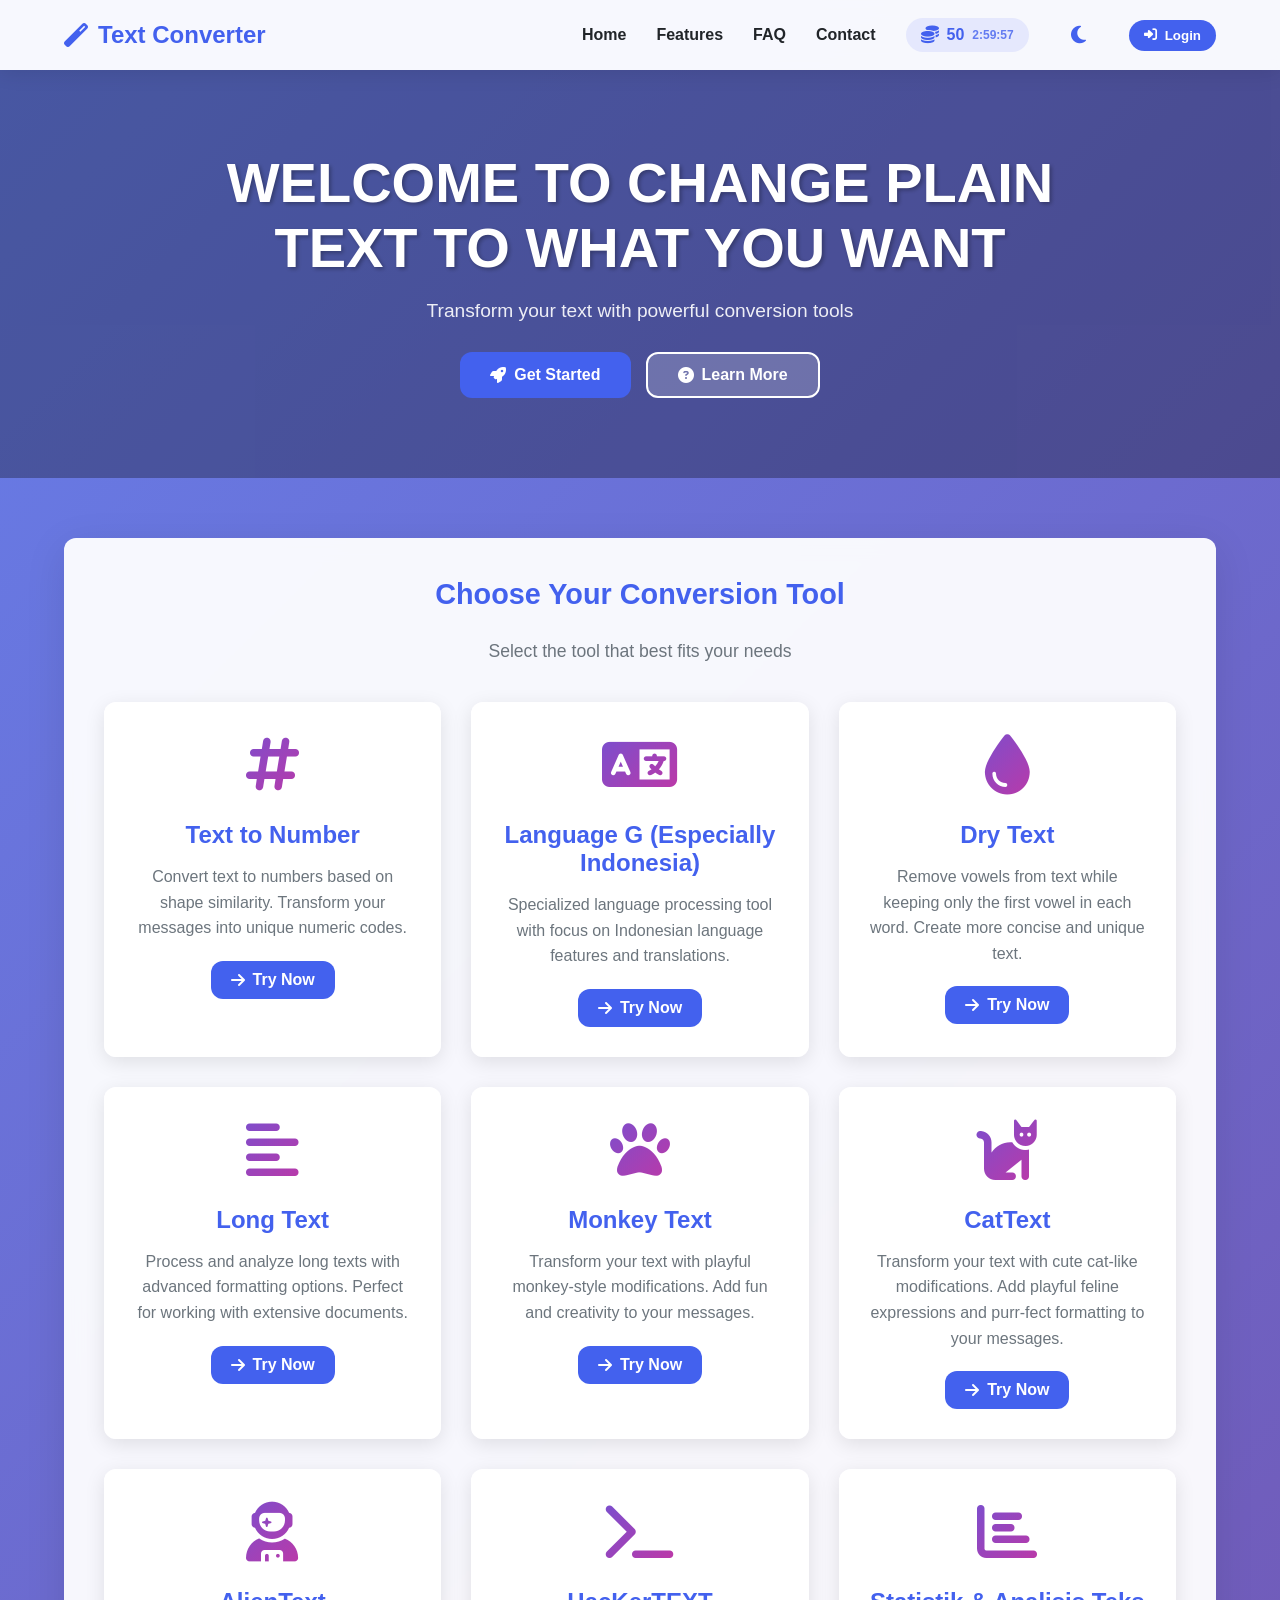
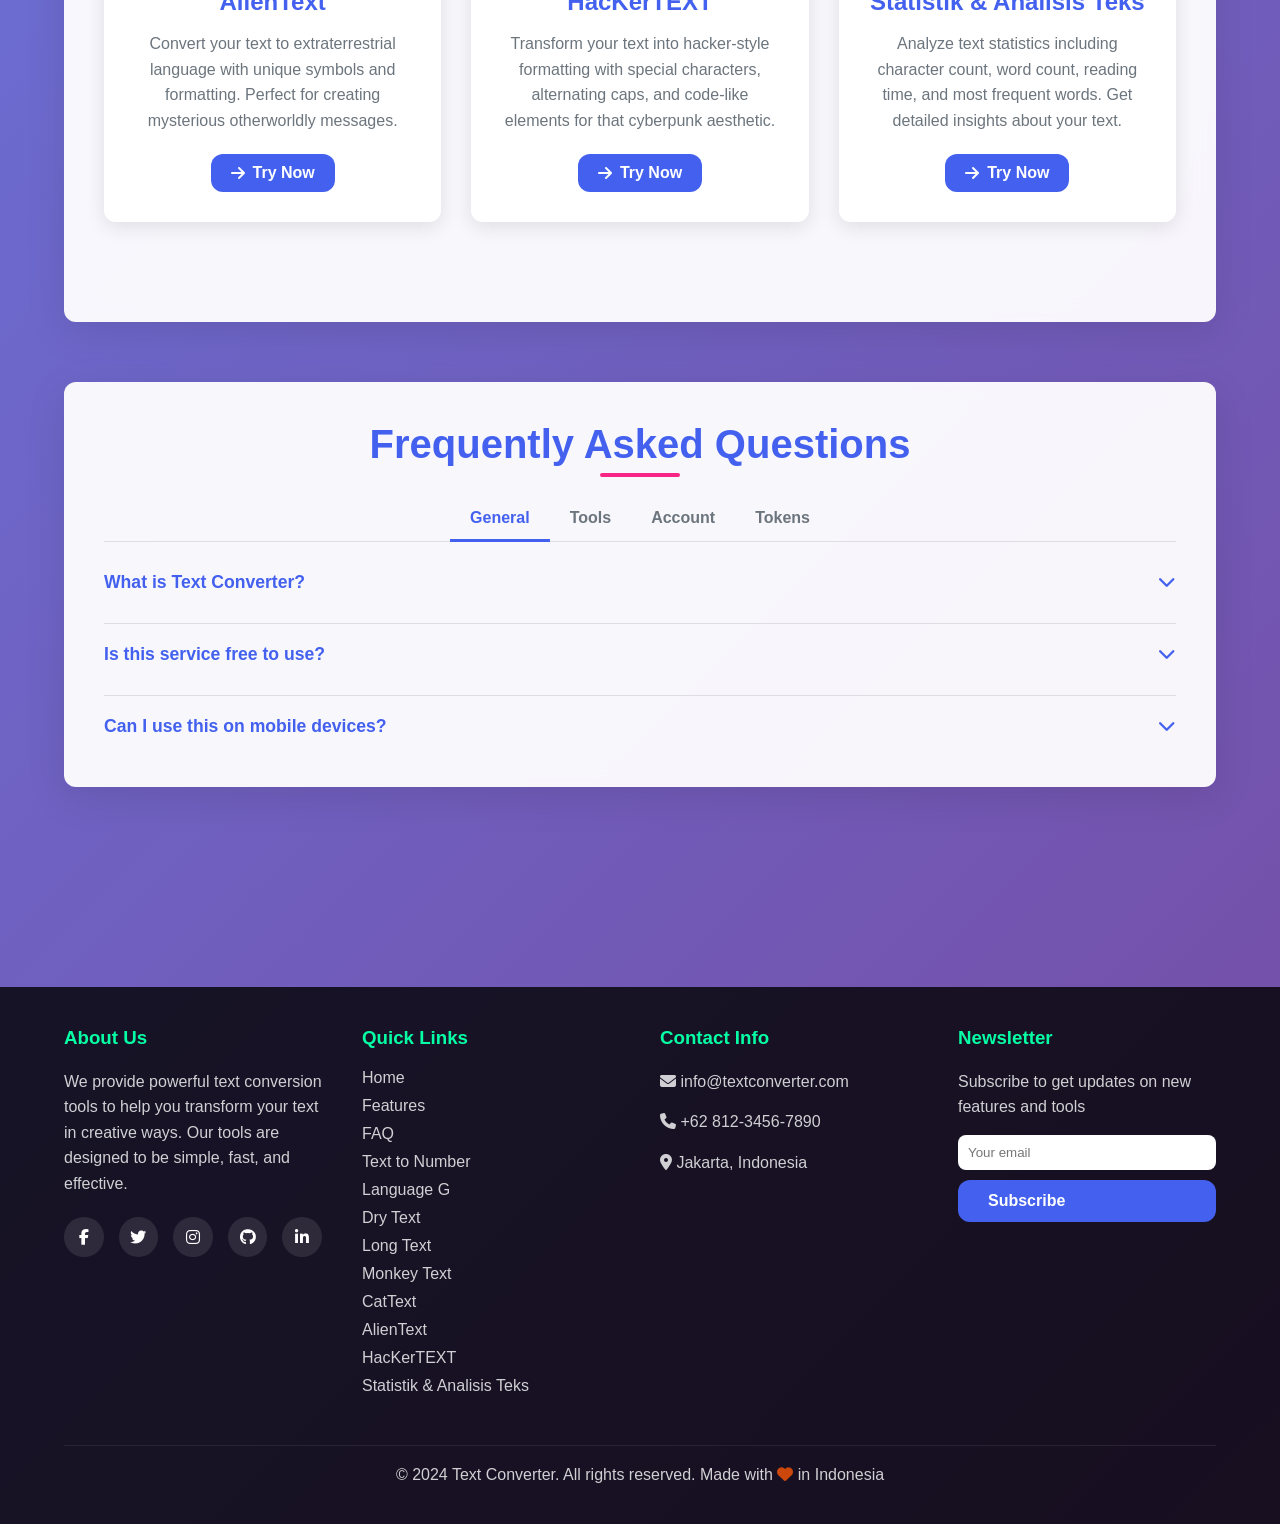
==== commit ab9d5492: "message halo" ====
--- a/index.html
+++ b/index.html
@@ -4,642 +4,10 @@
   <meta charset="UTF-8" />
   <meta name="viewport" content="width=device-width, initial-scale=1.0" />
   <title>Welcome - Change Plain Text</title>
+  <!-- Font Awesome -->
   <link rel="stylesheet" href="https://cdnjs.cloudflare.com/ajax/libs/font-awesome/6.4.0/css/all.min.css">
-  <style>
-    :root {
-      --primary-color: #4361ee;
-      --secondary-color: #3f37c9;
-      --accent-color: #f72585;
-      --success-color: #06ffa5;
-      --warning-color: #ffbe0b;
-      --danger-color: #fb5607;
-      --light-color: #f8f9fa;
-      --dark-color: #212529;
-      --gray-color: #6c757d;
-      --border-radius: 12px;
-      --transition: all 0.3s ease;
-    }
-
-    * {
-      margin: 0;
-      padding: 0;
-      box-sizing: border-box;
-    }
-
-    body {
-      font-family: 'Segoe UI', Tahoma, Geneva, Verdana, sans-serif;
-      background: linear-gradient(135deg, #667eea 0%, #764ba2 100%);
-      min-height: 100vh;
-      transition: var(--transition);
-    }
-
-    body.dark-mode {
-      background: linear-gradient(135deg, #1a1a2e 0%, #16213e 100%);
-    }
-
-    /* Header Styles */
-    header {
-      background: rgba(255, 255, 255, 0.95);
-      backdrop-filter: blur(10px);
-      box-shadow: 0 2px 20px rgba(0, 0, 0, 0.1);
-      position: sticky;
-      top: 0;
-      z-index: 1000;
-      transition: var(--transition);
-    }
-
-    body.dark-mode header {
-      background: rgba(30, 30, 46, 0.95);
-    }
-
-    nav {
-      display: flex;
-      justify-content: space-between;
-      align-items: center;
-      padding: 15px 5%;
-      max-width: 1400px;
-      margin: 0 auto;
-    }
-
-    .logo {
-      font-size: 24px;
-      font-weight: 700;
-      color: var(--primary-color);
-      text-decoration: none;
-      display: flex;
-      align-items: center;
-      gap: 10px;
-    }
-
-    body.dark-mode .logo {
-      color: var(--success-color);
-    }
-
-    .nav-links {
-      display: flex;
-      list-style: none;
-      gap: 30px;
-      align-items: center;
-    }
-
-    .nav-links a {
-      color: var(--dark-color);
-      text-decoration: none;
-      font-weight: 600;
-      transition: var(--transition);
-      position: relative;
-    }
-
-    body.dark-mode .nav-links a {
-      color: #f8f9fa;
-    }
-
-    .nav-links a:hover {
-      color: var(--primary-color);
-    }
-
-    body.dark-mode .nav-links a:hover {
-      color: var(--success-color);
-    }
-
-    .nav-links a::after {
-      content: '';
-      position: absolute;
-      bottom: -5px;
-      left: 0;
-      width: 0;
-      height: 2px;
-      background: var(--primary-color);
-      transition: var(--transition);
-    }
-
-    .nav-links a:hover::after {
-      width: 100%;
-    }
-
-    .theme-toggle {
-      background: none;
-      border: none;
-      color: var(--primary-color);
-      font-size: 20px;
-      cursor: pointer;
-      transition: var(--transition);
-      padding: 8px;
-      border-radius: 50%;
-      width: 40px;
-      height: 40px;
-      display: flex;
-      align-items: center;
-      justify-content: center;
-    }
-
-    .theme-toggle:hover {
-      background-color: rgba(67, 97, 238, 0.1);
-      transform: rotate(15deg);
-    }
-
-    body.dark-mode .theme-toggle {
-      color: var(--warning-color);
-    }
-
-    /* Hero Section */
-    .hero {
-      padding: 80px 5%;
-      text-align: center;
-      color: white;
-      position: relative;
-      overflow: hidden;
-    }
-
-    .hero::before {
-      content: '';
-      position: absolute;
-      top: 0;
-      left: 0;
-      right: 0;
-      bottom: 0;
-      background: rgba(0, 0, 0, 0.3);
-      z-index: 1;
-    }
-
-    .hero-content {
-      position: relative;
-      z-index: 2;
-      max-width: 900px;
-      margin: 0 auto;
-      animation: fadeInUp 1s ease;
-    }
-
-    @keyframes fadeInUp {
-      from {
-        opacity: 0;
-        transform: translateY(30px);
-      }
-      to {
-        opacity: 1;
-        transform: translateY(0);
-      }
-    }
-
-    .hero h1 {
-      font-size: clamp(2rem, 5vw, 3.5rem);
-      margin-bottom: 20px;
-      font-weight: 700;
-      text-shadow: 2px 2px 4px rgba(0, 0, 0, 0.3);
-    }
-
-    .hero p {
-      font-size: 1.2rem;
-      margin-bottom: 30px;
-      opacity: 0.9;
-    }
-
-    .hero-buttons {
-      display: flex;
-      gap: 15px;
-      justify-content: center;
-      flex-wrap: wrap;
-    }
-
-    .btn {
-      padding: 12px 30px;
-      border: none;
-      border-radius: var(--border-radius);
-      font-size: 16px;
-      font-weight: 600;
-      cursor: pointer;
-      transition: var(--transition);
-      text-decoration: none;
-      display: inline-flex;
-      align-items: center;
-      gap: 8px;
-    }
-
-    .btn-primary {
-      background: var(--primary-color);
-      color: white;
-    }
-
-    .btn-primary:hover {
-      background: var(--secondary-color);
-      transform: translateY(-3px);
-      box-shadow: 0 10px 25px rgba(67, 97, 238, 0.3);
-    }
-
-    .btn-secondary {
-      background: rgba(255, 255, 255, 0.2);
-      color: white;
-      border: 2px solid white;
-    }
-
-    .btn-secondary:hover {
-      background: white;
-      color: var(--primary-color);
-    }
-
-    /* Main Content */
-    main {
-      padding: 60px 5%;
-      max-width: 1400px;
-      margin: 0 auto;
-    }
-
-    .section-title {
-      text-align: center;
-      font-size: 2.5rem;
-      margin-bottom: 50px;
-      color: white;
-      position: relative;
-    }
-
-    body.dark-mode .section-title {
-      color: var(--success-color);
-    }
-
-    .section-title::after {
-      content: '';
-      position: absolute;
-      bottom: -10px;
-      left: 50%;
-      transform: translateX(-50%);
-      width: 80px;
-      height: 4px;
-      background: var(--accent-color);
-      border-radius: 2px;
-    }
-
-    /* Choice Section */
-    .choice-section {
-      background: rgba(255, 255, 255, 0.95);
-      backdrop-filter: blur(10px);
-      border-radius: var(--border-radius);
-      padding: 40px;
-      margin-bottom: 60px;
-      box-shadow: 0 10px 40px rgba(0, 0, 0, 0.1);
-      transition: var(--transition);
-    }
-
-    body.dark-mode .choice-section {
-      background: rgba(30, 30, 46, 0.95);
-    }
-
-    .choice-title {
-      text-align: center;
-      font-size: 1.8rem;
-      margin-bottom: 30px;
-      color: var(--primary-color);
-    }
-
-    body.dark-mode .choice-title {
-      color: var(--success-color);
-    }
-
-    .choice-description {
-      text-align: center;
-      color: var(--gray-color);
-      margin-bottom: 40px;
-      font-size: 1.1rem;
-    }
-
-    body.dark-mode .choice-description {
-      color: #b8bcc8;
-    }
-
-    /* Cards Grid */
-    .cards-grid {
-      display: grid;
-      grid-template-columns: repeat(auto-fit, minmax(300px, 1fr));
-      gap: 30px;
-      margin-bottom: 60px;
-    }
-
-    .card {
-      background: rgba(255, 255, 255, 0.95);
-      backdrop-filter: blur(10px);
-      border-radius: var(--border-radius);
-      padding: 30px;
-      text-align: center;
-      transition: var(--transition);
-      box-shadow: 0 5px 20px rgba(0, 0, 0, 0.1);
-      position: relative;
-      overflow: hidden;
-      cursor: pointer;
-      text-decoration: none;
-      color: inherit;
-    }
-
-    body.dark-mode .card {
-      background: rgba(30, 30, 46, 0.95);
-      color: #f8f9fa;
-    }
-
-    .card::before {
-      content: '';
-      position: absolute;
-      top: 0;
-      left: 0;
-      right: 0;
-      height: 5px;
-      background: linear-gradient(90deg, var(--primary-color), var(--accent-color));
-      transform: scaleX(0);
-      transition: var(--transition);
-    }
-
-    .card:hover::before {
-      transform: scaleX(1);
-    }
-
-    .card:hover {
-      transform: translateY(-10px);
-      box-shadow: 0 15px 40px rgba(0, 0, 0, 0.15);
-    }
-
-    .card-icon {
-      font-size: 60px;
-      margin-bottom: 20px;
-      background: linear-gradient(135deg, var(--primary-color), var(--accent-color));
-      -webkit-background-clip: text;
-      -webkit-text-fill-color: transparent;
-      background-clip: text;
-    }
-
-    .card h3 {
-      font-size: 1.5rem;
-      margin-bottom: 15px;
-      color: var(--primary-color);
-    }
-
-    body.dark-mode .card h3 {
-      color: var(--success-color);
-    }
-
-    .card p {
-      color: var(--gray-color);
-      line-height: 1.6;
-      margin-bottom: 20px;
-    }
-
-    body.dark-mode .card p {
-      color: #b8bcc8;
-    }
-
-    .card-btn {
-      background: var(--primary-color);
-      color: white;
-      padding: 10px 20px;
-      border-radius: var(--border-radius);
-      display: inline-flex;
-      align-items: center;
-      gap: 8px;
-      font-weight: 600;
-      transition: var(--transition);
-    }
-
-    .card:hover .card-btn {
-      background: var(--secondary-color);
-      transform: translateX(5px);
-    }
-
-    /* FAQ Section */
-    .faq-section {
-      background: rgba(255, 255, 255, 0.95);
-      backdrop-filter: blur(10px);
-      border-radius: var(--border-radius);
-      padding: 40px;
-      margin-bottom: 60px;
-      box-shadow: 0 10px 40px rgba(0, 0, 0, 0.1);
-    }
-
-    body.dark-mode .faq-section {
-      background: rgba(30, 30, 46, 0.95);
-    }
-
-    .faq-item {
-      margin-bottom: 20px;
-      border-bottom: 1px solid rgba(0, 0, 0, 0.1);
-      padding-bottom: 20px;
-    }
-
-    body.dark-mode .faq-item {
-      border-color: rgba(255, 255, 255, 0.1);
-    }
-
-    .faq-item:last-child {
-      border-bottom: none;
-      margin-bottom: 0;
-      padding-bottom: 0;
-    }
-
-    .faq-question {
-      font-weight: 600;
-      color: var(--primary-color);
-      margin-bottom: 10px;
-      cursor: pointer;
-      display: flex;
-      justify-content: space-between;
-      align-items: center;
-      font-size: 1.1rem;
-    }
-
-    body.dark-mode .faq-question {
-      color: var(--success-color);
-    }
-
-    .faq-question i {
-      transition: var(--transition);
-    }
-
-    .faq-question.active i {
-      transform: rotate(180deg);
-    }
-
-    .faq-answer {
-      color: var(--gray-color);
-      line-height: 1.6;
-      display: none;
-    }
-
-    body.dark-mode .faq-answer {
-      color: #b8bcc8;
-    }
-
-    .faq-answer.active {
-      display: block;
-      animation: fadeIn 0.3s ease;
-    }
-
-    @keyframes fadeIn {
-      from { opacity: 0; }
-      to { opacity: 1; }
-    }
-
-    /* Footer */
-    footer {
-      background: rgba(0, 0, 0, 0.8);
-      color: white;
-      padding: 40px 5%;
-      margin-top: 80px;
-    }
-
-    .footer-content {
-      max-width: 1400px;
-      margin: 0 auto;
-      display: grid;
-      grid-template-columns: repeat(auto-fit, minmax(250px, 1fr));
-      gap: 40px;
-    }
-
-    .footer-section h3 {
-      margin-bottom: 20px;
-      color: var(--success-color);
-    }
-
-    .footer-section p {
-      line-height: 1.6;
-      opacity: 0.8;
-      margin-bottom: 15px;
-    }
-
-    .social-links {
-      display: flex;
-      gap: 15px;
-      margin-top: 20px;
-    }
-
-    .social-link {
-      width: 40px;
-      height: 40px;
-      border-radius: 50%;
-      background: rgba(255, 255, 255, 0.1);
-      display: flex;
-      align-items: center;
-      justify-content: center;
-      color: white;
-      text-decoration: none;
-      transition: var(--transition);
-    }
-
-    .social-link:hover {
-      background: var(--primary-color);
-      transform: translateY(-5px);
-    }
-
-    .footer-links {
-      list-style: none;
-    }
-
-    .footer-links li {
-      margin-bottom: 10px;
-    }
-
-    .footer-links a {
-      color: white;
-      text-decoration: none;
-      opacity: 0.8;
-      transition: var(--transition);
-    }
-
-    .footer-links a:hover {
-      opacity: 1;
-      color: var(--success-color);
-    }
-
-    .footer-bottom {
-      text-align: center;
-      margin-top: 40px;
-      padding-top: 20px;
-      border-top: 1px solid rgba(255, 255, 255, 0.1);
-      opacity: 0.8;
-    }
-
-    /* Mobile Menu */
-    .mobile-menu-toggle {
-      display: none;
-      background: none;
-      border: none;
-      color: var(--primary-color);
-      font-size: 24px;
-      cursor: pointer;
-    }
-
-    body.dark-mode .mobile-menu-toggle {
-      color: var(--success-color);
-    }
-
-    /* Responsive Design */
-    @media (max-width: 768px) {
-      .nav-links {
-        position: fixed;
-        top: 0;
-        right: -100%;
-        width: 70%;
-        height: 100vh;
-        background: rgba(255, 255, 255, 0.98);
-        flex-direction: column;
-        justify-content: center;
-        align-items: center;
-        transition: var(--transition);
-        box-shadow: -5px 0 15px rgba(0, 0, 0, 0.1);
-      }
-
-      body.dark-mode .nav-links {
-        background: rgba(30, 30, 46, 0.98);
-      }
-
-      .nav-links.active {
-        right: 0;
-      }
-
-      .mobile-menu-toggle {
-        display: block;
-      }
-
-      .hero h1 {
-        font-size: 2rem;
-      }
-
-      .hero p {
-        font-size: 1rem;
-      }
-
-      .cards-grid {
-        grid-template-columns: 1fr;
-      }
-
-      .footer-content {
-        grid-template-columns: 1fr;
-        text-align: center;
-      }
-
-      .social-links {
-        justify-content: center;
-      }
-    }
-
-    /* Notification */
-    .notification {
-      position: fixed;
-      bottom: 20px;
-      right: 20px;
-      background: var(--success-color);
-      color: var(--dark-color);
-      padding: 15px 20px;
-      border-radius: var(--border-radius);
-      box-shadow: 0 5px 20px rgba(0, 0, 0, 0.2);
-      z-index: 9999;
-      opacity: 0;
-      transform: translateY(20px);
-      transition: var(--transition);
-      display: flex;
-      align-items: center;
-      gap: 10px;
-    }
-
-    .notification.show {
-      opacity: 1;
-      transform: translateY(0);
-    }
-  </style>
+  <!-- Custom CSS -->
+  <link rel="stylesheet" href="style.css">
 </head>
 <body>
   <!-- Header Navigation -->
@@ -655,9 +23,29 @@
         <li><a href="#faq">FAQ</a></li>
         <li><a href="#contact">Contact</a></li>
         <li>
+          <div class="token-display">
+            <i class="fas fa-coins token-icon"></i>
+            <span class="token-count" id="tokenCount">50</span>
+            <span class="token-reset" id="tokenReset">3:00:00</span>
+          </div>
+        </li>
+        <li>
           <button class="theme-toggle" id="themeToggle" title="Toggle Dark Mode">
             <i class="fas fa-moon"></i>
           </button>
+        </li>
+        <li id="loginContainer">
+          <button class="login-btn" id="loginBtn" onclick="openLoginModal()">
+            <i class="fas fa-sign-in-alt"></i> Login
+          </button>
+          <div class="user-menu" id="userMenu" style="display: none;">
+            <div class="user-avatar" id="userAvatar" onclick="toggleUserDropdown()">U</div>
+            <div class="user-dropdown" id="userDropdown">
+              <a href="#"><i class="fas fa-user"></i> Profile</a>
+              <a href="#"><i class="fas fa-cog"></i> Settings</a>
+              <a href="#" onclick="logout()"><i class="fas fa-sign-out-alt"></i> Logout</a>
+            </div>
+          </div>
         </li>
       </ul>
       <button class="mobile-menu-toggle" id="mobileMenuToggle">
@@ -691,7 +79,7 @@
       
       <div class="cards-grid">
         <!-- Text to Number Card -->
-        <a href="text-number.html" class="card">
+        <a href="TextToNumber/index.html" class="card" onclick="useToken()">
           <div class="card-icon">
             <i class="fas fa-hashtag"></i>
           </div>
@@ -703,7 +91,7 @@
         </a>
 
         <!-- Language G Card -->
-        <a href="languageG.html" class="card">
+        <a href="Text-G/index.html" class="card" onclick="useToken()">
           <div class="card-icon">
             <i class="fas fa-language"></i>
           </div>
@@ -715,7 +103,7 @@
         </a>
 
         <!-- Dry Text Card -->
-        <a href="drytext.html" class="card">
+        <a href="DryText/index.html" class="card" onclick="useToken()">
           <div class="card-icon">
             <i class="fas fa-tint"></i>
           </div>
@@ -727,7 +115,7 @@
         </a>
 
         <!-- Long Text Card -->
-        <a href="longtext.html" class="card">
+        <a href="TextLong/index.html" class="card" onclick="useToken()">
           <div class="card-icon">
             <i class="fas fa-align-left"></i>
           </div>
@@ -739,7 +127,7 @@
         </a>
 
         <!-- Monkey Text Card -->
-        <a href="monkeytext.html" class="card">
+        <a href="TextMonkey/index.html" class="card" onclick="useToken()">
           <div class="card-icon">
             <i class="fas fa-paw"></i>
           </div>
@@ -751,7 +139,7 @@
         </a>
 
         <!-- CatText Card -->
-        <a href="Cattext.html" class="card">
+        <a href="CatText/index.html" class="card" onclick="useToken()">
           <div class="card-icon">
             <i class="fas fa-cat"></i>
           </div>
@@ -763,7 +151,7 @@
         </a>
 
         <!-- AlienText Card -->
-        <a href="AlienText.html" class="card">
+        <a href="AlienText/index.html" class="card" onclick="useToken()">
           <div class="card-icon">
             <i class="fas fa-user-astronaut"></i>
           </div>
@@ -775,12 +163,24 @@
         </a>
 
         <!-- HacKerTEXT Card -->
-        <a href="HackerTXT.html" class="card">
+        <a href="HackerText/index.html" class="card" onclick="useToken()">
           <div class="card-icon">
             <i class="fas fa-terminal"></i>
           </div>
           <h3>HacKerTEXT</h3>
           <p>Transform your text into hacker-style formatting with special characters, alternating caps, and code-like elements for that cyberpunk aesthetic.</p>
+          <div class="card-btn">
+            <i class="fas fa-arrow-right"></i> Try Now
+          </div>
+        </a>
+
+        <!-- Statistik & Analisis Teks Card -->
+        <a href="Statistik-Teks/index.html" class="card" onclick="useToken()">
+          <div class="card-icon">
+            <i class="fas fa-chart-bar"></i>
+          </div>
+          <h3>Statistik & Analisis Teks</h3>
+          <p>Analyze text statistics including character count, word count, reading time, and most frequent words. Get detailed insights about your text.</p>
           <div class="card-btn">
             <i class="fas fa-arrow-right"></i> Try Now
           </div>
@@ -792,113 +192,208 @@
     <section class="faq-section" id="faq">
       <h2 class="section-title" style="color: var(--primary-color); margin-bottom: 30px;">Frequently Asked Questions</h2>
       
-      <div class="faq-item">
-        <div class="faq-question" onclick="toggleFAQ(this)">
-          <span>What is Text to Number conversion?</span>
-          <i class="fas fa-chevron-down"></i>
-        </div>
-        <div class="faq-answer">
-          Text to Number conversion is a process that transforms alphabetic characters into numbers based on their visual similarity. For example, 'E' becomes '3', 'O' becomes '0', and 'A' becomes '4'. This is often used in leet speak and for creating unique numeric representations of text.
-        </div>
-      </div>
-
-      <div class="faq-item">
-        <div class="faq-question" onclick="toggleFAQ(this)">
-          <span>How does Language G work?</span>
-          <i class="fas fa-chevron-down"></i>
-        </div>
-        <div class="faq-answer">
-          Language G is a specialized language processing tool that focuses on Indonesian language features. It can help with translation, transliteration, and various text processing tasks specific to Indonesian language structure and grammar.
-        </div>
-      </div>
-
-      <div class="faq-item">
-        <div class="faq-question" onclick="toggleFAQ(this)">
-          <span>What is Dry Text conversion?</span>
-          <i class="fas fa-chevron-down"></i>
-        </div>
-        <div class="faq-answer">
-          Dry Text conversion removes most vowels from text while keeping only the first vowel in each word. This creates a more condensed version of your text that's still readable but uses fewer characters. It's useful for creating unique usernames, short messages, or just for fun text transformations.
-        </div>
-      </div>
-
-      <div class="faq-item">
-        <div class="faq-question" onclick="toggleFAQ(this)">
-          <span>How can Long Text tool help me?</span>
-          <i class="fas fa-chevron-down"></i>
-        </div>
-        <div class="faq-answer">
-          The Long Text tool is designed to help you process and analyze extensive documents. It provides features for formatting, summarizing, and extracting key information from large amounts of text. It's perfect for students, researchers, or anyone working with lengthy documents.
-        </div>
-      </div>
-
-      <div class="faq-item">
-        <div class="faq-question" onclick="toggleFAQ(this)">
-          <span>What makes Monkey Text special?</span>
-          <i class="fas fa-chevron-down"></i>
-        </div>
-        <div class="faq-answer">
-          Monkey Text adds playful modifications to your text, creating a fun and unique style. It can randomize capitalization, add special characters, or apply other creative transformations to make your text stand out. It's great for social media posts, creative writing, or just adding some fun to your messages.
-        </div>
-      </div>
-
-      <div class="faq-item">
-        <div class="faq-question" onclick="toggleFAQ(this)">
-          <span>What can I do with CatText?</span>
-          <i class="fas fa-chevron-down"></i>
-        </div>
-        <div class="faq-answer">
-          CatText transforms your regular text into adorable cat-style messages with playful modifications. It adds cat-like expressions, purrfect formatting, and feline-themed elements to make your text more fun and expressive. It's perfect for cat lovers or anyone wanting to add a cute touch to their messages.
-        </div>
-      </div>
-
-      <div class="faq-item">
-        <div class="faq-question" onclick="toggleFAQ(this)">
-          <span>How does AlienText work?</span>
-          <i class="fas fa-chevron-down"></i>
-        </div>
-        <div class="faq-answer">
-          AlienText converts your regular text into an otherworldly language using unique symbols, special characters, and extraterrestrial formatting. It creates mysterious messages that appear to be from another planet, perfect for sci-fi themed content, creative writing, or just having fun with friends.
-        </div>
-      </div>
-
-      <div class="faq-item">
-        <div class="faq-question" onclick="toggleFAQ(this)">
-          <span>What makes HacKerTEXT unique?</span>
-          <i class="fas fa-chevron-down"></i>
-        </div>
-        <div class="faq-answer">
-          HacKerTEXT transforms your text into a hacker-style format with alternating capitalization, special character substitutions, and code-like elements. It creates that distinctive cyberpunk aesthetic often seen in movies and games, perfect for creating tech-themed content or just for fun.
-        </div>
-      </div>
-
-      <div class="faq-item">
-        <div class="faq-question" onclick="toggleFAQ(this)">
-          <span>Is this service free to use?</span>
-          <i class="fas fa-chevron-down"></i>
-        </div>
-        <div class="faq-answer">
-          Yes, all our conversion tools are completely free to use. You can convert as much text as you need without any charges or limitations.
-        </div>
-      </div>
-
-      <div class="faq-item">
-        <div class="faq-question" onclick="toggleFAQ(this)">
-          <span>Can I use this on mobile devices?</span>
-          <i class="fas fa-chevron-down"></i>
-        </div>
-        <div class="faq-answer">
-          Absolutely! Our website is fully responsive and works perfectly on all devices including smartphones, tablets, and desktop computers. The interface automatically adjusts to provide the best experience on your device.
-        </div>
-      </div>
-
-      <div class="faq-item">
-        <div class="faq-question" onclick="toggleFAQ(this)">
-          <span>How do I save my conversion history?</span>
-          <i class="fas fa-chevron-down"></i>
-        </div>
-        <div class="faq-answer">
-          Your conversion history is automatically saved in your browser's local storage. You can access it anytime from the History tab in the converter. You can also export your history as a JSON file for backup.
+      <div class="faq-tabs">
+        <div class="faq-tab active" onclick="switchTab('general')">General</div>
+        <div class="faq-tab" onclick="switchTab('tools')">Tools</div>
+        <div class="faq-tab" onclick="switchTab('account')">Account</div>
+        <div class="faq-tab" onclick="switchTab('tokens')">Tokens</div>
+      </div>
+      
+      <div class="faq-content active" id="general">
+        <div class="faq-item">
+          <div class="faq-question" onclick="toggleFAQ(this)">
+            <span>What is Text Converter?</span>
+            <i class="fas fa-chevron-down"></i>
+          </div>
+          <div class="faq-answer">
+            Text Converter is a web application that provides various tools to transform and analyze text in different ways. From converting text to numbers to analyzing text statistics, our tools help you manipulate text for various purposes.
+          </div>
+        </div>
+
+        <div class="faq-item">
+          <div class="faq-question" onclick="toggleFAQ(this)">
+            <span>Is this service free to use?</span>
+            <i class="fas fa-chevron-down"></i>
+          </div>
+          <div class="faq-answer">
+            Yes, our basic service is free to use with a token system. Free users get 50 tokens that reset every 3 hours, while logged-in users get 100 tokens that reset every 2.5 hours. Each text conversion consumes one token.
+          </div>
+        </div>
+
+        <div class="faq-item">
+          <div class="faq-question" onclick="toggleFAQ(this)">
+            <span>Can I use this on mobile devices?</span>
+            <i class="fas fa-chevron-down"></i>
+          </div>
+          <div class="faq-answer">
+            Absolutely! Our website is fully responsive and works perfectly on all devices including smartphones, tablets, and desktop computers. The interface automatically adjusts to provide the best experience on your device.
+          </div>
+        </div>
+      </div>
+      
+      <div class="faq-content" id="tools">
+        <div class="faq-item">
+          <div class="faq-question" onclick="toggleFAQ(this)">
+            <span>What is Text to Number conversion?</span>
+            <i class="fas fa-chevron-down"></i>
+          </div>
+          <div class="faq-answer">
+            Text to Number conversion is a process that transforms alphabetic characters into numbers based on their visual similarity. For example, 'E' becomes '3', 'O' becomes '0', and 'A' becomes '4'. This is often used in leet speak and for creating unique numeric representations of text.
+          </div>
+        </div>
+
+        <div class="faq-item">
+          <div class="faq-question" onclick="toggleFAQ(this)">
+            <span>How does Language G work?</span>
+            <i class="fas fa-chevron-down"></i>
+          </div>
+          <div class="faq-answer">
+            Language G is a specialized language processing tool that focuses on Indonesian language features. It can help with translation, transliteration, and various text processing tasks specific to Indonesian language structure and grammar.
+          </div>
+        </div>
+
+        <div class="faq-item">
+          <div class="faq-question" onclick="toggleFAQ(this)">
+            <span>What is Dry Text conversion?</span>
+            <i class="fas fa-chevron-down"></i>
+          </div>
+          <div class="faq-answer">
+            Dry Text conversion removes most vowels from text while keeping only the first vowel in each word. This creates a more condensed version of your text that's still readable but uses fewer characters. It's useful for creating unique usernames, short messages, or just for fun text transformations.
+          </div>
+        </div>
+
+        <div class="faq-item">
+          <div class="faq-question" onclick="toggleFAQ(this)">
+            <span>How can Long Text tool help me?</span>
+            <i class="fas fa-chevron-down"></i>
+          </div>
+          <div class="faq-answer">
+            The Long Text tool is designed to help you process and analyze extensive documents. It provides features for formatting, summarizing, and extracting key information from large amounts of text. It's perfect for students, researchers, or anyone working with lengthy documents.
+          </div>
+        </div>
+
+        <div class="faq-item">
+          <div class="faq-question" onclick="toggleFAQ(this)">
+            <span>What makes Monkey Text special?</span>
+            <i class="fas fa-chevron-down"></i>
+          </div>
+          <div class="faq-answer">
+            Monkey Text adds playful modifications to your text, creating a fun and unique style. It can randomize capitalization, add special characters, or apply other creative transformations to make your text stand out. It's great for social media posts, creative writing, or just adding some fun to your messages.
+          </div>
+        </div>
+
+        <div class="faq-item">
+          <div class="faq-question" onclick="toggleFAQ(this)">
+            <span>What can I do with CatText?</span>
+            <i class="fas fa-chevron-down"></i>
+          </div>
+          <div class="faq-answer">
+            CatText transforms your regular text into adorable cat-style messages with playful modifications. It adds cat-like expressions, purrfect formatting, and feline-themed elements to make your text more fun and expressive. It's perfect for cat lovers or anyone wanting to add a cute touch to their messages.
+          </div>
+        </div>
+
+        <div class="faq-item">
+          <div class="faq-question" onclick="toggleFAQ(this)">
+            <span>How does AlienText work?</span>
+            <i class="fas fa-chevron-down"></i>
+          </div>
+          <div class="faq-answer">
+            AlienText converts your regular text into an otherworldly language using unique symbols, special characters, and extraterrestrial formatting. It creates mysterious messages that appear to be from another planet, perfect for sci-fi themed content, creative writing, or just having fun with friends.
+          </div>
+        </div>
+
+        <div class="faq-item">
+          <div class="faq-question" onclick="toggleFAQ(this)">
+            <span>What makes HacKerTEXT unique?</span>
+            <i class="fas fa-chevron-down"></i>
+          </div>
+          <div class="faq-answer">
+            HacKerTEXT transforms your text into a hacker-style format with alternating capitalization, special character substitutions, and code-like elements. It creates that distinctive cyberpunk aesthetic often seen in movies and games, perfect for creating tech-themed content or just for fun.
+          </div>
+        </div>
+
+        <div class="faq-item">
+          <div class="faq-question" onclick="toggleFAQ(this)">
+            <span>What can I do with Statistik & Analisis Teks?</span>
+            <i class="fas fa-chevron-down"></i>
+          </div>
+          <div class="faq-answer">
+            Statistik & Analisis Teks provides detailed statistics about your text including character count (with and without spaces), word count, sentence count, paragraph count, estimated reading time, and most frequently used words. It's perfect for writers, students, and anyone who needs to analyze text for various purposes.
+          </div>
+        </div>
+      </div>
+      
+      <div class="faq-content" id="account">
+        <div class="faq-item">
+          <div class="faq-question" onclick="toggleFAQ(this)">
+            <span>How do I create an account?</span>
+            <i class="fas fa-chevron-down"></i>
+          </div>
+          <div class="faq-answer">
+            To create an account, click on the Login button in the top right corner of the page, then select the option to create a new account. Fill in your details and submit the form. Once registered, you'll have access to additional features and more tokens.
+          </div>
+        </div>
+
+        <div class="faq-item">
+          <div class="faq-question" onclick="toggleFAQ(this)">
+            <span>What are the benefits of having an account?</span>
+            <i class="fas fa-chevron-down"></i>
+          </div>
+          <div class="faq-answer">
+            Having an account gives you several benefits: more tokens (100 instead of 50), faster token reset time (2.5 hours instead of 3 hours), ability to save your conversion history, and access to premium features in the future.
+          </div>
+        </div>
+
+        <div class="faq-item">
+          <div class="faq-question" onclick="toggleFAQ(this)">
+            <span>How do I reset my password?</span>
+            <i class="fas fa-chevron-down"></i>
+          </div>
+          <div class="faq-answer">
+            To reset your password, click on the Login button and then select the "Forgot Password" option. Enter your email address, and we'll send you instructions on how to reset your password.
+          </div>
+        </div>
+      </div>
+      
+      <div class="faq-content" id="tokens">
+        <div class="faq-item">
+          <div class="faq-question" onclick="toggleFAQ(this)">
+            <span>What are tokens and how do they work?</span>
+            <i class="fas fa-chevron-down"></i>
+          </div>
+          <div class="faq-answer">
+            Tokens are credits that you use to access our text conversion tools. Each time you use a tool to convert text, one token is deducted from your balance. Free users get 50 tokens that reset every 3 hours, while logged-in users get 100 tokens that reset every 2.5 hours.
+          </div>
+        </div>
+
+        <div class="faq-item">
+          <div class="faq-question" onclick="toggleFAQ(this)">
+            <span>How can I check my token balance?</span>
+            <i class="fas fa-chevron-down"></i>
+          </div>
+          <div class="faq-answer">
+            Your current token balance is displayed in the top navigation bar next to the theme toggle button. It shows your current token count and the time remaining until your tokens reset.
+          </div>
+        </div>
+
+        <div class="faq-item">
+          <div class="faq-question" onclick="toggleFAQ(this)">
+            <span>When do my tokens reset?</span>
+            <i class="fas fa-chevron-down"></i>
+          </div>
+          <div class="faq-answer">
+            For free users, tokens reset every 3 hours. For logged-in users, tokens reset every 2.5 hours. The countdown timer shows how much time is left until your next reset.
+          </div>
+        </div>
+
+        <div class="faq-item">
+          <div class="faq-question" onclick="toggleFAQ(this)">
+            <span>Can I get more tokens without waiting for the reset?</span>
+            <i class="fas fa-chevron-down"></i>
+          </div>
+          <div class="faq-answer">
+            Currently, the only way to get more tokens is to wait for the reset or to create an account, which gives you more tokens and a faster reset time. In the future, we may offer premium plans with additional tokens.
+          </div>
         </div>
       </div>
     </section>
@@ -935,14 +430,16 @@
           <li><a href="#home">Home</a></li>
           <li><a href="#features">Features</a></li>
           <li><a href="#faq">FAQ</a></li>
-          <li><a href="text-number.html">Text to Number</a></li>
-          <li><a href="languageG.html">Language G</a></li>
-          <li><a href="drytext.html">Dry Text</a></li>
-          <li><a href="longtext.html">Long Text</a></li>
-          <li><a href="monkeytext.html">Monkey Text</a></li>
-          <li><a href="Cattext.html">CatText</a></li>
-          <li><a href="AlienText.html">AlienText</a></li>
-          <li><a href="HackerTXT.html">HacKerTEXT</a></li>
+          <!-- Updated Footer Links -->
+          <li><a href="TextToNumber/index.html">Text to Number</a></li>
+          <li><a href="Text-G/index.html">Language G</a></li>
+          <li><a href="DryText/index.html">Dry Text</a></li>
+          <li><a href="TextLong/index.html">Long Text</a></li>
+          <li><a href="TextMonkey/index.html">Monkey Text</a></li>
+          <li><a href="CatText/index.html">CatText</a></li>
+          <li><a href="AlienText/index.html">AlienText</a></li>
+          <li><a href="HackerText/index.html">HacKerTEXT</a></li>
+          <li><a href="Statistik-Teks/index.html">Statistik & Analisis Teks</a></li>
         </ul>
       </div>
 
@@ -968,141 +465,85 @@
     </div>
   </footer>
 
+  <!-- Login Modal -->
+  <div class="modal" id="loginModal">
+    <div class="modal-content">
+      <button class="modal-close" onclick="closeLoginModal()">
+        <i class="fas fa-times"></i>
+      </button>
+      <h2 class="modal-title" id="modalTitle">Login</h2>
+      
+      <form id="loginForm" onsubmit="handleLogin(event)">
+        <div class="form-group">
+          <label for="email">Email</label>
+          <input type="email" id="email" required>
+        </div>
+        
+        <div class="form-group">
+          <label for="password">Password</label>
+          <input type="password" id="password" required>
+        </div>
+        
+        <div class="form-buttons">
+          <button type="submit" class="btn-login">Login</button>
+          <button type="button" class="btn-cancel" onclick="closeLoginModal()">Cancel</button>
+        </div>
+      </form>
+      
+      <div class="switch-form">
+        Don't have an account? <a href="#" onclick="switchToRegister()">Register</a>
+      </div>
+    </div>
+  </div>
+
+  <!-- Register Modal -->
+  <div class="modal" id="registerModal">
+    <div class="modal-content">
+      <button class="modal-close" onclick="closeRegisterModal()">
+        <i class="fas fa-times"></i>
+      </button>
+      <h2 class="modal-title">Register</h2>
+      
+      <form id="registerForm" onsubmit="handleRegister(event)">
+        <div class="form-group">
+          <label for="regName">Name</label>
+          <input type="text" id="regName" required>
+        </div>
+        
+        <div class="form-group">
+          <label for="regEmail">Email</label>
+          <input type="email" id="regEmail" required>
+        </div>
+        
+        <div class="form-group">
+          <label for="regPassword">Password</label>
+          <input type="password" id="regPassword" required>
+        </div>
+        
+        <div class="form-group">
+          <label for="regConfirmPassword">Confirm Password</label>
+          <input type="password" id="regConfirmPassword" required>
+        </div>
+        
+        <div class="form-buttons">
+          <button type="submit" class="btn-login">Register</button>
+          <button type="button" class="btn-cancel" onclick="closeRegisterModal()">Cancel</button>
+        </div>
+      </form>
+      
+      <div class="switch-form">
+        Already have an account? <a href="#" onclick="switchToLogin()">Login</a>
+      </div>
+    </div>
+  </div>
+
   <!-- Notification -->
   <div id="notification" class="notification">
     <i class="fas fa-check-circle"></i>
     <span id="notificationText">Success!</span>
   </div>
 
-  <script>
-    // Theme Toggle
-    document.addEventListener('DOMContentLoaded', function() {
-      // Check for saved theme preference
-      if (localStorage.getItem('theme') === 'dark') {
-        document.body.classList.add('dark-mode');
-        document.getElementById('themeToggle').innerHTML = '<i class="fas fa-sun"></i>';
-      }
-
-      // Theme toggle functionality
-      document.getElementById('themeToggle').addEventListener('click', function() {
-        document.body.classList.toggle('dark-mode');
-        const isDark = document.body.classList.contains('dark-mode');
-        this.innerHTML = isDark ? '<i class="fas fa-sun"></i>' : '<i class="fas fa-moon"></i>';
-        localStorage.setItem('theme', isDark ? 'dark' : 'light');
-      });
-
-      // Mobile menu toggle
-      document.getElementById('mobileMenuToggle').addEventListener('click', function() {
-        document.getElementById('navLinks').classList.toggle('active');
-      });
-
-      // Close mobile menu when clicking on a link
-      document.querySelectorAll('.nav-links a').forEach(link => {
-        link.addEventListener('click', function() {
-          document.getElementById('navLinks').classList.remove('active');
-        });
-      });
-
-      // Smooth scrolling for anchor links
-      document.querySelectorAll('a[href^="#"]').forEach(anchor => {
-        anchor.addEventListener('click', function(e) {
-          e.preventDefault();
-          const target = document.querySelector(this.getAttribute('href'));
-          if (target) {
-            target.scrollIntoView({
-              behavior: 'smooth',
-              block: 'start'
-            });
-          }
-        });
-      });
-    });
-
-    // FAQ Toggle
-    function toggleFAQ(element) {
-      const answer = element.nextElementSibling;
-      const allQuestions = document.querySelectorAll('.faq-question');
-      const allAnswers = document.querySelectorAll('.faq-answer');
-      
-      // Close all other FAQs
-      allQuestions.forEach(q => {
-        if (q !== element) {
-          q.classList.remove('active');
-        }
-      });
-      
-      allAnswers.forEach(a => {
-        if (a !== answer) {
-          a.classList.remove('active');
-        }
-      });
-      
-      // Toggle current FAQ
-      element.classList.toggle('active');
-      answer.classList.toggle('active');
-    }
-
-    // Newsletter Subscription
-    function subscribeNewsletter(event) {
-      event.preventDefault();
-      const email = event.target.querySelector('input[type="email"]').value;
-      
-      // Show notification
-      showNotification(`Successfully subscribed with ${email}!`);
-      
-      // Clear form
-      event.target.reset();
-    }
-
-    // Show Notification
-    function showNotification(message) {
-      const notification = document.getElementById('notification');
-      document.getElementById('notificationText').textContent = message;
-      notification.classList.add('show');
-      
-      // Hide notification after 3 seconds
-      setTimeout(() => {
-        notification.classList.remove('show');
-      }, 3000);
-    }
-
-    // Add scroll effect to header
-    window.addEventListener('scroll', function() {
-      const header = document.querySelector('header');
-      if (window.scrollY > 100) {
-        header.style.background = 'rgba(255, 255, 255, 0.98)';
-        if (document.body.classList.contains('dark-mode')) {
-          header.style.background = 'rgba(30, 30, 46, 0.98)';
-        }
-      } else {
-        header.style.background = 'rgba(255, 255, 255, 0.95)';
-        if (document.body.classList.contains('dark-mode')) {
-          header.style.background = 'rgba(30, 30, 46, 0.95)';
-        }
-      }
-    });
-
-    // Add animation on scroll
-    const observerOptions = {
-      threshold: 0.1,
-      rootMargin: '0px 0px -50px 0px'
-    };
-
-    const observer = new IntersectionObserver(function(entries) {
-      entries.forEach(entry => {
-        if (entry.isIntersecting) {
-          entry.target.style.animation = 'fadeInUp 0.6s ease forwards';
-        }
-      });
-    }, observerOptions);
-
-    // Observe elements for animation
-    document.addEventListener('DOMContentLoaded', function() {
-      const elementsToAnimate = document.querySelectorAll('.card, .faq-item');
-      elementsToAnimate.forEach(el => {
-        observer.observe(el);
-      });
-    });
-  </script>
+  <!-- Custom JS -->
+  <script src="script.js"></script>
 </body>
-</html>
+</html>
--- a/style.css
+++ b/style.css
@@ -0,0 +1,955 @@
+:root {
+  --primary-color: #4361ee;
+  --secondary-color: #3f37c9;
+  --accent-color: #f72585;
+  --success-color: #06ffa5;
+  --warning-color: #ffbe0b;
+  --danger-color: #fb5607;
+  --light-color: #f8f9fa;
+  --dark-color: #212529;
+  --gray-color: #6c757d;
+  --border-radius: 12px;
+  --transition: all 0.3s ease;
+}
+
+* {
+  margin: 0;
+  padding: 0;
+  box-sizing: border-box;
+}
+
+body {
+  font-family: 'Segoe UI', Tahoma, Geneva, Verdana, sans-serif;
+  background: linear-gradient(135deg, #667eea 0%, #764ba2 100%);
+  min-height: 100vh;
+  transition: var(--transition);
+}
+
+body.dark-mode {
+  background: linear-gradient(135deg, #1a1a2e 0%, #16213e 100%);
+}
+
+/* Header Styles */
+header {
+  background: rgba(255, 255, 255, 0.95);
+  backdrop-filter: blur(10px);
+  box-shadow: 0 2px 20px rgba(0, 0, 0, 0.1);
+  position: sticky;
+  top: 0;
+  z-index: 1000;
+  transition: var(--transition);
+}
+
+body.dark-mode header {
+  background: rgba(30, 30, 46, 0.95);
+}
+
+nav {
+  display: flex;
+  justify-content: space-between;
+  align-items: center;
+  padding: 15px 5%;
+  max-width: 1400px;
+  margin: 0 auto;
+}
+
+.logo {
+  font-size: 24px;
+  font-weight: 700;
+  color: var(--primary-color);
+  text-decoration: none;
+  display: flex;
+  align-items: center;
+  gap: 10px;
+}
+
+body.dark-mode .logo {
+  color: var(--success-color);
+}
+
+.nav-links {
+  display: flex;
+  list-style: none;
+  gap: 30px;
+  align-items: center;
+}
+
+.nav-links a {
+  color: var(--dark-color);
+  text-decoration: none;
+  font-weight: 600;
+  transition: var(--transition);
+  position: relative;
+}
+
+body.dark-mode .nav-links a {
+  color: #f8f9fa;
+}
+
+.nav-links a:hover {
+  color: var(--primary-color);
+}
+
+body.dark-mode .nav-links a:hover {
+  color: var(--success-color);
+}
+
+.nav-links a::after {
+  content: '';
+  position: absolute;
+  bottom: -5px;
+  left: 0;
+  width: 0;
+  height: 2px;
+  background: var(--primary-color);
+  transition: var(--transition);
+}
+
+.nav-links a:hover::after {
+  width: 100%;
+}
+
+.theme-toggle {
+  background: none;
+  border: none;
+  color: var(--primary-color);
+  font-size: 20px;
+  cursor: pointer;
+  transition: var(--transition);
+  padding: 8px;
+  border-radius: 50%;
+  width: 40px;
+  height: 40px;
+  display: flex;
+  align-items: center;
+  justify-content: center;
+}
+
+.theme-toggle:hover {
+  background-color: rgba(67, 97, 238, 0.1);
+  transform: rotate(15deg);
+}
+
+body.dark-mode .theme-toggle {
+  color: var(--warning-color);
+}
+
+/* Token Display */
+.token-display {
+  display: flex;
+  align-items: center;
+  gap: 8px;
+  background: rgba(67, 97, 238, 0.1);
+  padding: 8px 15px;
+  border-radius: 20px;
+  font-weight: 600;
+  color: var(--primary-color);
+}
+
+body.dark-mode .token-display {
+  background: rgba(6, 255, 165, 0.1);
+  color: var(--success-color);
+}
+
+.token-icon {
+  font-size: 18px;
+}
+
+.token-count {
+  font-size: 16px;
+}
+
+.token-reset {
+  font-size: 12px;
+  opacity: 0.8;
+}
+
+/* Login Button */
+.login-btn {
+  background: var(--primary-color);
+  color: white;
+  border: none;
+  padding: 8px 15px;
+  border-radius: 20px;
+  font-weight: 600;
+  cursor: pointer;
+  transition: var(--transition);
+  display: flex;
+  align-items: center;
+  gap: 8px;
+}
+
+.login-btn:hover {
+  background: var(--secondary-color);
+  transform: translateY(-2px);
+}
+
+.user-menu {
+  position: relative;
+}
+
+.user-avatar {
+  width: 35px;
+  height: 35px;
+  border-radius: 50%;
+  background: var(--primary-color);
+  color: white;
+  display: flex;
+  align-items: center;
+  justify-content: center;
+  cursor: pointer;
+  font-weight: 600;
+}
+
+.user-dropdown {
+  position: absolute;
+  top: 45px;
+  right: 0;
+  background: white;
+  border-radius: var(--border-radius);
+  box-shadow: 0 5px 20px rgba(0, 0, 0, 0.1);
+  min-width: 200px;
+  display: none;
+  z-index: 1000;
+}
+
+body.dark-mode .user-dropdown {
+  background: rgba(30, 30, 46, 0.95);
+}
+
+.user-dropdown.active {
+  display: block;
+}
+
+.user-dropdown a {
+  display: block;
+  padding: 12px 15px;
+  color: var(--dark-color);
+  text-decoration: none;
+  transition: var(--transition);
+}
+
+body.dark-mode .user-dropdown a {
+  color: #f8f9fa;
+}
+
+.user-dropdown a:hover {
+  background: rgba(67, 97, 238, 0.1);
+}
+
+.user-dropdown a:first-child {
+  border-radius: var(--border-radius) var(--border-radius) 0 0;
+}
+
+.user-dropdown a:last-child {
+  border-radius: 0 0 var(--border-radius) var(--border-radius);
+}
+
+/* Hero Section */
+.hero {
+  padding: 80px 5%;
+  text-align: center;
+  color: white;
+  position: relative;
+  overflow: hidden;
+}
+
+.hero::before {
+  content: '';
+  position: absolute;
+  top: 0;
+  left: 0;
+  right: 0;
+  bottom: 0;
+  background: rgba(0, 0, 0, 0.3);
+  z-index: 1;
+}
+
+.hero-content {
+  position: relative;
+  z-index: 2;
+  max-width: 900px;
+  margin: 0 auto;
+  animation: fadeInUp 1s ease;
+}
+
+@keyframes fadeInUp {
+  from {
+    opacity: 0;
+    transform: translateY(30px);
+  }
+  to {
+    opacity: 1;
+    transform: translateY(0);
+  }
+}
+
+.hero h1 {
+  font-size: clamp(2rem, 5vw, 3.5rem);
+  margin-bottom: 20px;
+  font-weight: 700;
+  text-shadow: 2px 2px 4px rgba(0, 0, 0, 0.3);
+}
+
+.hero p {
+  font-size: 1.2rem;
+  margin-bottom: 30px;
+  opacity: 0.9;
+}
+
+.hero-buttons {
+  display: flex;
+  gap: 15px;
+  justify-content: center;
+  flex-wrap: wrap;
+}
+
+.btn {
+  padding: 12px 30px;
+  border: none;
+  border-radius: var(--border-radius);
+  font-size: 16px;
+  font-weight: 600;
+  cursor: pointer;
+  transition: var(--transition);
+  text-decoration: none;
+  display: inline-flex;
+  align-items: center;
+  gap: 8px;
+}
+
+.btn-primary {
+  background: var(--primary-color);
+  color: white;
+}
+
+.btn-primary:hover {
+  background: var(--secondary-color);
+  transform: translateY(-3px);
+  box-shadow: 0 10px 25px rgba(67, 97, 238, 0.3);
+}
+
+.btn-secondary {
+  background: rgba(255, 255, 255, 0.2);
+  color: white;
+  border: 2px solid white;
+}
+
+.btn-secondary:hover {
+  background: white;
+  color: var(--primary-color);
+}
+
+/* Main Content */
+main {
+  padding: 60px 5%;
+  max-width: 1400px;
+  margin: 0 auto;
+}
+
+.section-title {
+  text-align: center;
+  font-size: 2.5rem;
+  margin-bottom: 50px;
+  color: white;
+  position: relative;
+}
+
+body.dark-mode .section-title {
+  color: var(--success-color);
+}
+
+.section-title::after {
+  content: '';
+  position: absolute;
+  bottom: -10px;
+  left: 50%;
+  transform: translateX(-50%);
+  width: 80px;
+  height: 4px;
+  background: var(--accent-color);
+  border-radius: 2px;
+}
+
+/* Choice Section */
+.choice-section {
+  background: rgba(255, 255, 255, 0.95);
+  backdrop-filter: blur(10px);
+  border-radius: var(--border-radius);
+  padding: 40px;
+  margin-bottom: 60px;
+  box-shadow: 0 10px 40px rgba(0, 0, 0, 0.1);
+  transition: var(--transition);
+}
+
+body.dark-mode .choice-section {
+  background: rgba(30, 30, 46, 0.95);
+}
+
+.choice-title {
+  text-align: center;
+  font-size: 1.8rem;
+  margin-bottom: 30px;
+  color: var(--primary-color);
+}
+
+body.dark-mode .choice-title {
+  color: var(--success-color);
+}
+
+.choice-description {
+  text-align: center;
+  color: var(--gray-color);
+  margin-bottom: 40px;
+  font-size: 1.1rem;
+}
+
+body.dark-mode .choice-description {
+  color: #b8bcc8;
+}
+
+/* Cards Grid */
+.cards-grid {
+  display: grid;
+  grid-template-columns: repeat(auto-fit, minmax(300px, 1fr));
+  gap: 30px;
+  margin-bottom: 60px;
+}
+
+.card {
+  background: rgba(255, 255, 255, 0.95);
+  backdrop-filter: blur(10px);
+  border-radius: var(--border-radius);
+  padding: 30px;
+  text-align: center;
+  transition: var(--transition);
+  box-shadow: 0 5px 20px rgba(0, 0, 0, 0.1);
+  position: relative;
+  overflow: hidden;
+  cursor: pointer;
+  text-decoration: none;
+  color: inherit;
+}
+
+body.dark-mode .card {
+  background: rgba(30, 30, 46, 0.95);
+  color: #f8f9fa;
+}
+
+.card::before {
+  content: '';
+  position: absolute;
+  top: 0;
+  left: 0;
+  right: 0;
+  height: 5px;
+  background: linear-gradient(90deg, var(--primary-color), var(--accent-color));
+  transform: scaleX(0);
+  transition: var(--transition);
+}
+
+.card:hover::before {
+  transform: scaleX(1);
+}
+
+.card:hover {
+  transform: translateY(-10px);
+  box-shadow: 0 15px 40px rgba(0, 0, 0, 0.15);
+}
+
+.card-icon {
+  font-size: 60px;
+  margin-bottom: 20px;
+  background: linear-gradient(135deg, var(--primary-color), var(--accent-color));
+  -webkit-background-clip: text;
+  -webkit-text-fill-color: transparent;
+  background-clip: text;
+}
+
+.card h3 {
+  font-size: 1.5rem;
+  margin-bottom: 15px;
+  color: var(--primary-color);
+}
+
+body.dark-mode .card h3 {
+  color: var(--success-color);
+}
+
+.card p {
+  color: var(--gray-color);
+  line-height: 1.6;
+  margin-bottom: 20px;
+}
+
+body.dark-mode .card p {
+  color: #b8bcc8;
+}
+
+.card-btn {
+  background: var(--primary-color);
+  color: white;
+  padding: 10px 20px;
+  border-radius: var(--border-radius);
+  display: inline-flex;
+  align-items: center;
+  gap: 8px;
+  font-weight: 600;
+  transition: var(--transition);
+}
+
+.card:hover .card-btn {
+  background: var(--secondary-color);
+  transform: translateX(5px);
+}
+
+/* FAQ Section */
+.faq-section {
+  background: rgba(255, 255, 255, 0.95);
+  backdrop-filter: blur(10px);
+  border-radius: var(--border-radius);
+  padding: 40px;
+  margin-bottom: 60px;
+  box-shadow: 0 10px 40px rgba(0, 0, 0, 0.1);
+}
+
+body.dark-mode .faq-section {
+  background: rgba(30, 30, 46, 0.95);
+}
+
+.faq-tabs {
+  display: flex;
+  justify-content: center;
+  margin-bottom: 30px;
+  border-bottom: 1px solid rgba(0, 0, 0, 0.1);
+}
+
+body.dark-mode .faq-tabs {
+  border-color: rgba(255, 255, 255, 0.1);
+}
+
+.faq-tab {
+  padding: 12px 20px;
+  font-weight: 600;
+  color: var(--gray-color);
+  cursor: pointer;
+  transition: var(--transition);
+  border-bottom: 3px solid transparent;
+  margin-bottom: -1px;
+}
+
+.faq-tab.active {
+  color: var(--primary-color);
+  border-bottom-color: var(--primary-color);
+}
+
+body.dark-mode .faq-tab.active {
+  color: var(--success-color);
+  border-bottom-color: var(--success-color);
+}
+
+.faq-content {
+  display: none;
+}
+
+.faq-content.active {
+  display: block;
+}
+
+.faq-item {
+  margin-bottom: 20px;
+  border-bottom: 1px solid rgba(0, 0, 0, 0.1);
+  padding-bottom: 20px;
+}
+
+body.dark-mode .faq-item {
+  border-color: rgba(255, 255, 255, 0.1);
+}
+
+.faq-item:last-child {
+  border-bottom: none;
+  margin-bottom: 0;
+  padding-bottom: 0;
+}
+
+.faq-question {
+  font-weight: 600;
+  color: var(--primary-color);
+  margin-bottom: 10px;
+  cursor: pointer;
+  display: flex;
+  justify-content: space-between;
+  align-items: center;
+  font-size: 1.1rem;
+}
+
+body.dark-mode .faq-question {
+  color: var(--success-color);
+}
+
+.faq-question i {
+  transition: var(--transition);
+}
+
+.faq-question.active i {
+  transform: rotate(180deg);
+}
+
+.faq-answer {
+  color: var(--gray-color);
+  line-height: 1.6;
+  display: none;
+}
+
+body.dark-mode .faq-answer {
+  color: #b8bcc8;
+}
+
+.faq-answer.active {
+  display: block;
+  animation: fadeIn 0.3s ease;
+}
+
+@keyframes fadeIn {
+  from { opacity: 0; }
+  to { opacity: 1; }
+}
+
+/* Login Modal */
+.modal {
+  display: none;
+  position: fixed;
+  top: 0;
+  left: 0;
+  width: 100%;
+  height: 100%;
+  background: rgba(0, 0, 0, 0.5);
+  z-index: 2000;
+  justify-content: center;
+  align-items: center;
+}
+
+.modal.active {
+  display: flex;
+}
+
+.modal-content {
+  background: white;
+  border-radius: var(--border-radius);
+  padding: 30px;
+  width: 90%;
+  max-width: 500px;
+  position: relative;
+  animation: modalFadeIn 0.3s ease;
+}
+
+body.dark-mode .modal-content {
+  background: rgba(30, 30, 46, 0.95);
+}
+
+@keyframes modalFadeIn {
+  from {
+    opacity: 0;
+    transform: translateY(-30px);
+  }
+  to {
+    opacity: 1;
+    transform: translateY(0);
+  }
+}
+
+.modal-close {
+  position: absolute;
+  top: 15px;
+  right: 15px;
+  background: none;
+  border: none;
+  font-size: 24px;
+  color: var(--gray-color);
+  cursor: pointer;
+  transition: var(--transition);
+}
+
+.modal-close:hover {
+  color: var(--danger-color);
+}
+
+.modal-title {
+  font-size: 1.8rem;
+  margin-bottom: 20px;
+  color: var(--primary-color);
+  text-align: center;
+}
+
+body.dark-mode .modal-title {
+  color: var(--success-color);
+}
+
+.form-group {
+  margin-bottom: 20px;
+}
+
+.form-group label {
+  display: block;
+  margin-bottom: 8px;
+  font-weight: 600;
+  color: var(--dark-color);
+}
+
+body.dark-mode .form-group label {
+  color: #f8f9fa;
+}
+
+.form-group input {
+  width: 100%;
+  padding: 12px;
+  border: 1px solid rgba(0, 0, 0, 0.1);
+  border-radius: var(--border-radius);
+  font-size: 16px;
+  transition: var(--transition);
+}
+
+body.dark-mode .form-group input {
+  background: rgba(255, 255, 255, 0.1);
+  border-color: rgba(255, 255, 255, 0.1);
+  color: #f8f9fa;
+}
+
+.form-group input:focus {
+  outline: none;
+  border-color: var(--primary-color);
+  box-shadow: 0 0 0 3px rgba(67, 97, 238, 0.1);
+}
+
+.form-buttons {
+  display: flex;
+  gap: 15px;
+  justify-content: center;
+  margin-top: 25px;
+}
+
+.form-buttons button {
+  flex: 1;
+  padding: 12px;
+  border: none;
+  border-radius: var(--border-radius);
+  font-size: 16px;
+  font-weight: 600;
+  cursor: pointer;
+  transition: var(--transition);
+}
+
+.btn-login {
+  background: var(--primary-color);
+  color: white;
+}
+
+.btn-login:hover {
+  background: var(--secondary-color);
+}
+
+.btn-cancel {
+  background: rgba(0, 0, 0, 0.1);
+  color: var(--dark-color);
+}
+
+body.dark-mode .btn-cancel {
+  background: rgba(255, 255, 255, 0.1);
+  color: #f8f9fa;
+}
+
+.btn-cancel:hover {
+  background: rgba(0, 0, 0, 0.2);
+}
+
+.switch-form {
+  text-align: center;
+  margin-top: 20px;
+  color: var(--gray-color);
+}
+
+.switch-form a {
+  color: var(--primary-color);
+  text-decoration: none;
+  font-weight: 600;
+}
+
+body.dark-mode .switch-form a {
+  color: var(--success-color);
+}
+
+/* Footer */
+footer {
+  background: rgba(0, 0, 0, 0.8);
+  color: white;
+  padding: 40px 5%;
+  margin-top: 80px;
+}
+
+.footer-content {
+  max-width: 1400px;
+  margin: 0 auto;
+  display: grid;
+  grid-template-columns: repeat(auto-fit, minmax(250px, 1fr));
+  gap: 40px;
+}
+
+.footer-section h3 {
+  margin-bottom: 20px;
+  color: var(--success-color);
+}
+
+.footer-section p {
+  line-height: 1.6;
+  opacity: 0.8;
+  margin-bottom: 15px;
+}
+
+.social-links {
+  display: flex;
+  gap: 15px;
+  margin-top: 20px;
+}
+
+.social-link {
+  width: 40px;
+  height: 40px;
+  border-radius: 50%;
+  background: rgba(255, 255, 255, 0.1);
+  display: flex;
+  align-items: center;
+  justify-content: center;
+  color: white;
+  text-decoration: none;
+  transition: var(--transition);
+}
+
+.social-link:hover {
+  background: var(--primary-color);
+  transform: translateY(-5px);
+}
+
+.footer-links {
+  list-style: none;
+}
+
+.footer-links li {
+  margin-bottom: 10px;
+}
+
+.footer-links a {
+  color: white;
+  text-decoration: none;
+  opacity: 0.8;
+  transition: var(--transition);
+}
+
+.footer-links a:hover {
+  opacity: 1;
+  color: var(--success-color);
+}
+
+.footer-bottom {
+  text-align: center;
+  margin-top: 40px;
+  padding-top: 20px;
+  border-top: 1px solid rgba(255, 255, 255, 0.1);
+  opacity: 0.8;
+}
+
+/* Mobile Menu */
+.mobile-menu-toggle {
+  display: none;
+  background: none;
+  border: none;
+  color: var(--primary-color);
+  font-size: 24px;
+  cursor: pointer;
+}
+
+body.dark-mode .mobile-menu-toggle {
+  color: var(--success-color);
+}
+
+/* Responsive Design */
+@media (max-width: 768px) {
+  .nav-links {
+    position: fixed;
+    top: 0;
+    right: -100%;
+    width: 70%;
+    height: 100vh;
+    background: rgba(255, 255, 255, 0.98);
+    flex-direction: column;
+    justify-content: center;
+    align-items: center;
+    transition: var(--transition);
+    box-shadow: -5px 0 15px rgba(0, 0, 0, 0.1);
+  }
+
+  body.dark-mode .nav-links {
+    background: rgba(30, 30, 46, 0.98);
+  }
+
+  .nav-links.active {
+    right: 0;
+  }
+
+  .mobile-menu-toggle {
+    display: block;
+  }
+
+  .hero h1 {
+    font-size: 2rem;
+  }
+
+  .hero p {
+    font-size: 1rem;
+  }
+
+  .cards-grid {
+    grid-template-columns: 1fr;
+  }
+
+  .footer-content {
+    grid-template-columns: 1fr;
+    text-align: center;
+  }
+
+  .social-links {
+    justify-content: center;
+  }
+
+  .token-display {
+    display: none;
+  }
+
+  .faq-tabs {
+    overflow-x: auto;
+    -webkit-overflow-scrolling: touch;
+  }
+}
+
+/* Notification */
+.notification {
+  position: fixed;
+  bottom: 20px;
+  right: 20px;
+  background: var(--success-color);
+  color: var(--dark-color);
+  padding: 15px 20px;
+  border-radius: var(--border-radius);
+  box-shadow: 0 5px 20px rgba(0, 0, 0, 0.2);
+  z-index: 9999;
+  opacity: 0;
+  transform: translateY(20px);
+  transition: var(--transition);
+  display: flex;
+  align-items: center;
+  gap: 10px;
+}
+
+.notification.show {
+  opacity: 1;
+  transform: translateY(0);
+}
